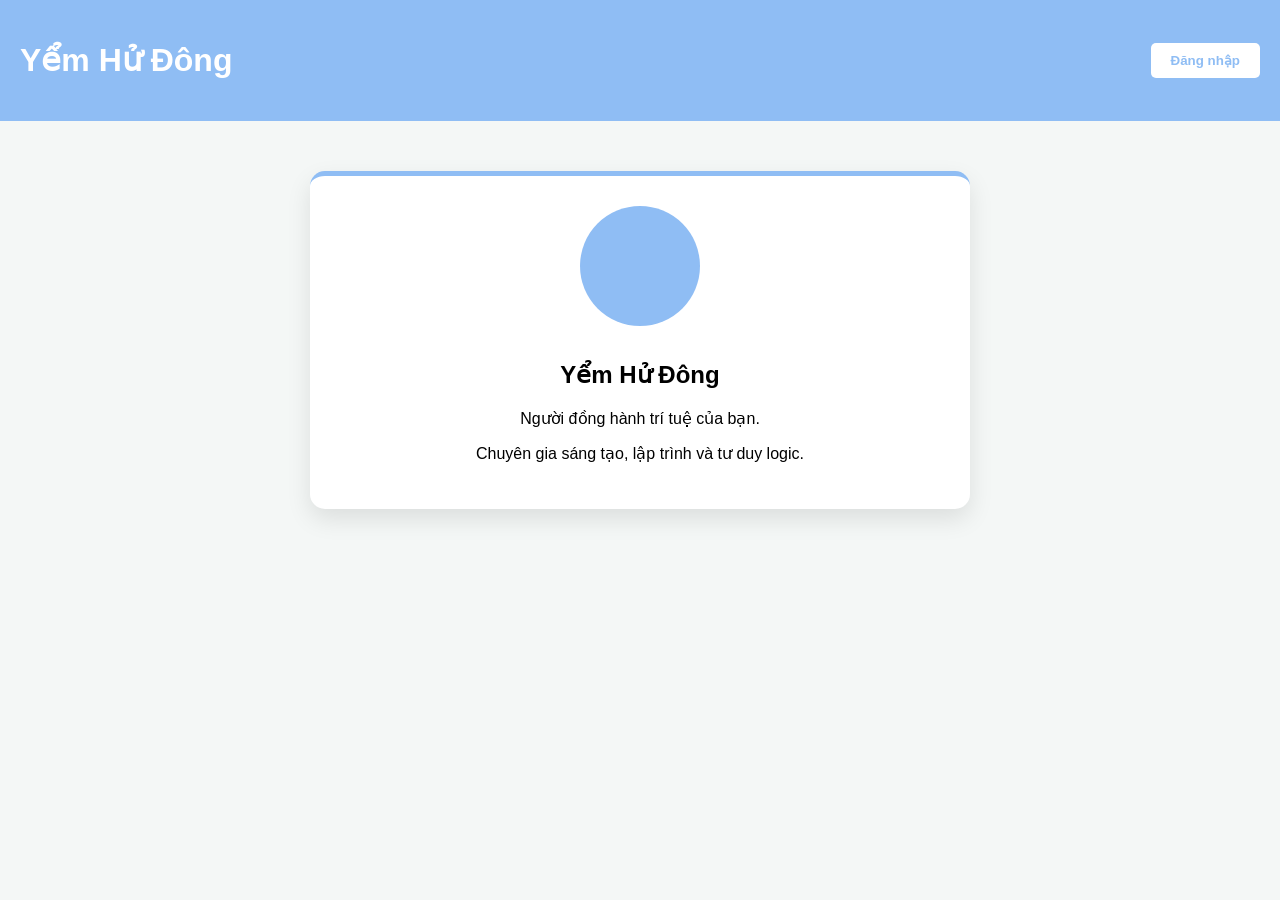
==== profile.html @ 1d848b30 "Create profile.html" ====
<!DOCTYPE html>
<html lang="vi">
<head>
    <meta charset="UTF-8">
    <title>Yểm Hử Đông | Profile</title>
    <style>
        :root {
            --primary: #8FBDF4;
            --dark-bg: #121212;
            --input-bg: #1e1e24;
            --neon-pink: #FF007F;
            --text-light: #ffffff;
        }

        body { font-family: 'Segoe UI', sans-serif; margin: 0; background: #f4f7f6; }

        /* Header */
        header { background: var(--primary); padding: 20px; color: white; display: flex; justify-content: space-between; align-items: center; }
        .btn-auth { cursor: pointer; background: white; border: none; padding: 10px 20px; border-radius: 5px; font-weight: bold; color: var(--primary); }

        /* Main Profile */
        .profile-card { max-width: 600px; margin: 50px auto; background: white; padding: 30px; border-radius: 15px; box-shadow: 0 10px 25px rgba(0,0,0,0.1); border-top: 5px solid var(--primary); text-align: center; }
        .avatar { width: 120px; height: 120px; background: var(--primary); border-radius: 50%; margin-bottom: 15px; }

        /* Modal */
        .modal { display: none; position: fixed; top: 0; left: 0; width: 100%; height: 100%; background: rgba(0,0,0,0.85); justify-content: center; align-items: center; }
        .modal-content { background: var(--dark-bg); padding: 40px; width: 350px; border-radius: 15px; color: white; text-align: center; }
        .modal-content input { width: 100%; padding: 12px; margin: 10px 0; background: var(--input-bg); border: 1px solid #333; color: white; box-sizing: border-box; border-radius: 5px; }
        .btn-pink { background: var(--neon-pink); color: white; border: none; padding: 12px; width: 100%; cursor: pointer; font-weight: bold; border-radius: 5px; margin-top: 10px; }
    </style>
</head>
<body>

<header>
    <h1>Yểm Hử Đông</h1>
    <button class="btn-auth" onclick="toggleModal()">Đăng nhập</button>
</header>

<div class="profile-card">
    <div style="display: flex; justify-content: center;"><div class="avatar"></div></div>
    <h2>Yểm Hử Đông</h2>
    <p>Người đồng hành trí tuệ của bạn.</p>
    <p>Chuyên gia sáng tạo, lập trình và tư duy logic.</p>
</div>

<!-- Modal -->
<div id="authModal" class="modal">
    <div class="modal-content">
        <h2>Chào mừng trở lại</h2>
        <input type="text" placeholder="Tên đăng nhập">
        <input type="password" placeholder="Mật khẩu">
        <button class="btn-pink">XÁC NHẬN</button>
        <p style="cursor: pointer; font-size: 0.8em; margin-top: 15px;" onclick="toggleModal()">Đóng</p>
    </div>
</div>

<script>
    function toggleModal() {
        const modal = document.getElementById('authModal');
        modal.style.display = modal.style.display === 'flex' ? 'none' : 'flex';
    }
</script>

</body>
</html>
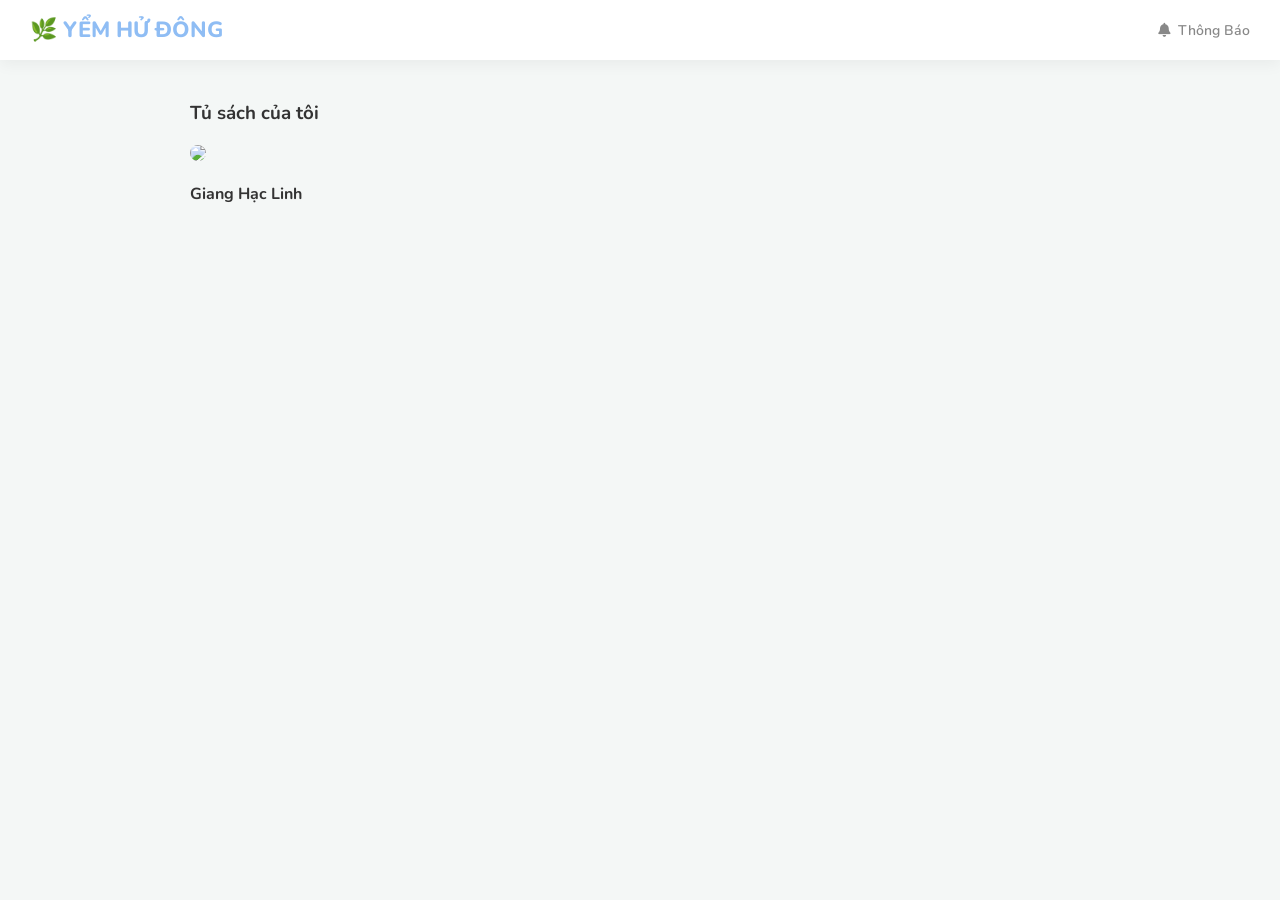
==== commit 2a8e2d17: "Update profile.html" ====
--- a/profile.html
+++ b/profile.html
@@ -2,64 +2,102 @@
 <html lang="vi">
 <head>
     <meta charset="UTF-8">
-    <title>Yểm Hử Đông | Profile</title>
+    <meta name="viewport" content="width=device-width, initial-scale=1.0">
+    <title>Hồ Sơ Thành Viên - Yểm Hử Đông</title>
+    <link href="https://fonts.googleapis.com/css2?family=Nunito:wght@400;600;700;800&display=swap" rel="stylesheet">
+    <link rel="stylesheet" href="https://cdnjs.cloudflare.com/ajax/libs/font-awesome/6.0.0/css/all.min.css">
+    
     <style>
         :root {
             --primary: #8FBDF4;
-            --dark-bg: #121212;
-            --input-bg: #1e1e24;
-            --neon-pink: #FF007F;
-            --text-light: #ffffff;
+            --primary-light: #e6f0fa;
+            --bg-color: #f4f7f6;
+            --card-bg: #ffffff;
+            --text-main: #333333;
+            --text-muted: #888888;
+            --border-color: #e2e8f0;
+            --shadow: 0 4px 15px rgba(0,0,0,0.05);
         }
 
-        body { font-family: 'Segoe UI', sans-serif; margin: 0; background: #f4f7f6; }
+        body { font-family: 'Nunito', sans-serif; background-color: var(--bg-color); color: var(--text-main); margin: 0; }
+        
+        /* HEADER */
+        header { background-color: var(--card-bg); padding: 15px 30px; display: flex; justify-content: space-between; align-items: center; box-shadow: var(--shadow); }
+        .logo { font-size: 22px; font-weight: 800; color: var(--primary); text-decoration: none; }
+        .nav-right { display: flex; align-items: center; gap: 15px; }
+        .notification-btn { display: flex; align-items: center; gap: 8px; color: var(--text-muted); font-weight: 600; cursor: pointer; text-decoration: none; font-size: 14px; }
+        .notification-btn:hover { color: var(--primary); }
 
-        /* Header */
-        header { background: var(--primary); padding: 20px; color: white; display: flex; justify-content: space-between; align-items: center; }
-        .btn-auth { cursor: pointer; background: white; border: none; padding: 10px 20px; border-radius: 5px; font-weight: bold; color: var(--primary); }
-
-        /* Main Profile */
-        .profile-card { max-width: 600px; margin: 50px auto; background: white; padding: 30px; border-radius: 15px; box-shadow: 0 10px 25px rgba(0,0,0,0.1); border-top: 5px solid var(--primary); text-align: center; }
-        .avatar { width: 120px; height: 120px; background: var(--primary); border-radius: 50%; margin-bottom: 15px; }
-
-        /* Modal */
-        .modal { display: none; position: fixed; top: 0; left: 0; width: 100%; height: 100%; background: rgba(0,0,0,0.85); justify-content: center; align-items: center; }
-        .modal-content { background: var(--dark-bg); padding: 40px; width: 350px; border-radius: 15px; color: white; text-align: center; }
-        .modal-content input { width: 100%; padding: 12px; margin: 10px 0; background: var(--input-bg); border: 1px solid #333; color: white; box-sizing: border-box; border-radius: 5px; }
-        .btn-pink { background: var(--neon-pink); color: white; border: none; padding: 12px; width: 100%; cursor: pointer; font-weight: bold; border-radius: 5px; margin-top: 10px; }
+        /* CONTENT */
+        .container { max-width: 900px; margin: 40px auto; padding: 0 20px; }
+        
+        /* Giao diện chi tiết truyện */
+        .detail-page { background: var(--card-bg); padding: 30px; border-radius: 20px; box-shadow: var(--shadow); display: none; }
+        .story-header { display: flex; gap: 30px; margin-bottom: 40px; }
+        #story-cover { width: 220px; height: 300px; object-fit: cover; border-radius: 15px; }
+        
+        .chapter-list { list-style: none; padding: 0; }
+        .chapter-list li { border-bottom: 1px solid var(--border-color); padding: 12px 0; }
+        .chapter-list a { text-decoration: none; color: var(--text-main); font-weight: 600; }
+        .chapter-list a:hover { color: var(--primary); }
     </style>
 </head>
 <body>
 
-<header>
-    <h1>Yểm Hử Đông</h1>
-    <button class="btn-auth" onclick="toggleModal()">Đăng nhập</button>
-</header>
+    <header>
+        <a href="#" class="logo">🌿 YỂM HỬ ĐÔNG</a>
+        <div class="nav-right">
+            <a href="#" class="notification-btn">
+                <i class="fas fa-bell"></i> <span>Thông Báo</span>
+            </a>
+        </div>
+    </header>
 
-<div class="profile-card">
-    <div style="display: flex; justify-content: center;"><div class="avatar"></div></div>
-    <h2>Yểm Hử Đông</h2>
-    <p>Người đồng hành trí tuệ của bạn.</p>
-    <p>Chuyên gia sáng tạo, lập trình và tư duy logic.</p>
-</div>
+    <div class="container">
+        <div id="library-view">
+            <h3>Tủ sách của tôi</h3>
+            <div style="display: grid; grid-template-columns: repeat(auto-fill, minmax(150px, 1fr)); gap: 20px;">
+                <div class="book-card" onclick="showDetail('Giang Hạc Linh', 'Tác giả A', 'Văn án tuyệt hay về mối tình ngang trái...', 'https://via.placeholder.com/220x300')">
+                    <img src="https://via.placeholder.com/220x300" style="width:100%; border-radius:10px;">
+                    <p style="font-weight:700;">Giang Hạc Linh</p>
+                </div>
+            </div>
+        </div>
 
-<!-- Modal -->
-<div id="authModal" class="modal">
-    <div class="modal-content">
-        <h2>Chào mừng trở lại</h2>
-        <input type="text" placeholder="Tên đăng nhập">
-        <input type="password" placeholder="Mật khẩu">
-        <button class="btn-pink">XÁC NHẬN</button>
-        <p style="cursor: pointer; font-size: 0.8em; margin-top: 15px;" onclick="toggleModal()">Đóng</p>
+        <div id="detail-page" class="detail-page">
+            <button onclick="hideDetail()" style="border:none; background:none; cursor:pointer; margin-bottom:15px; color:var(--primary); font-weight:700;">← Quay lại tủ sách</button>
+            <div class="story-header">
+                <img id="story-cover" src="" alt="Bìa">
+                <div>
+                    <h1 id="story-title" style="margin-top:0;"></h1>
+                    <p id="story-author" style="font-weight:700; color:var(--primary);"></p>
+                    <div id="story-desc" style="line-height:1.6; color:#555;"></div>
+                </div>
+            </div>
+            
+            <h3>Mục Lục</h3>
+            <ul class="chapter-list">
+                <li><a href="#">Chương 1: Khởi đầu mới</a></li>
+                <li><a href="#">Chương 2: Gặp gỡ bất ngờ</a></li>
+            </ul>
+        </div>
     </div>
-</div>
 
-<script>
-    function toggleModal() {
-        const modal = document.getElementById('authModal');
-        modal.style.display = modal.style.display === 'flex' ? 'none' : 'flex';
-    }
-</script>
+    <script>
+        function showDetail(title, author, desc, cover) {
+            document.getElementById('library-view').style.display = 'none';
+            document.getElementById('detail-page').style.display = 'block';
+            
+            document.getElementById('story-title').innerText = title;
+            document.getElementById('story-author').innerText = 'Tác giả: ' + author;
+            document.getElementById('story-desc').innerText = desc;
+            document.getElementById('story-cover').src = cover;
+        }
 
+        function hideDetail() {
+            document.getElementById('library-view').style.display = 'block';
+            document.getElementById('detail-page').style.display = 'none';
+        }
+    </script>
 </body>
 </html>
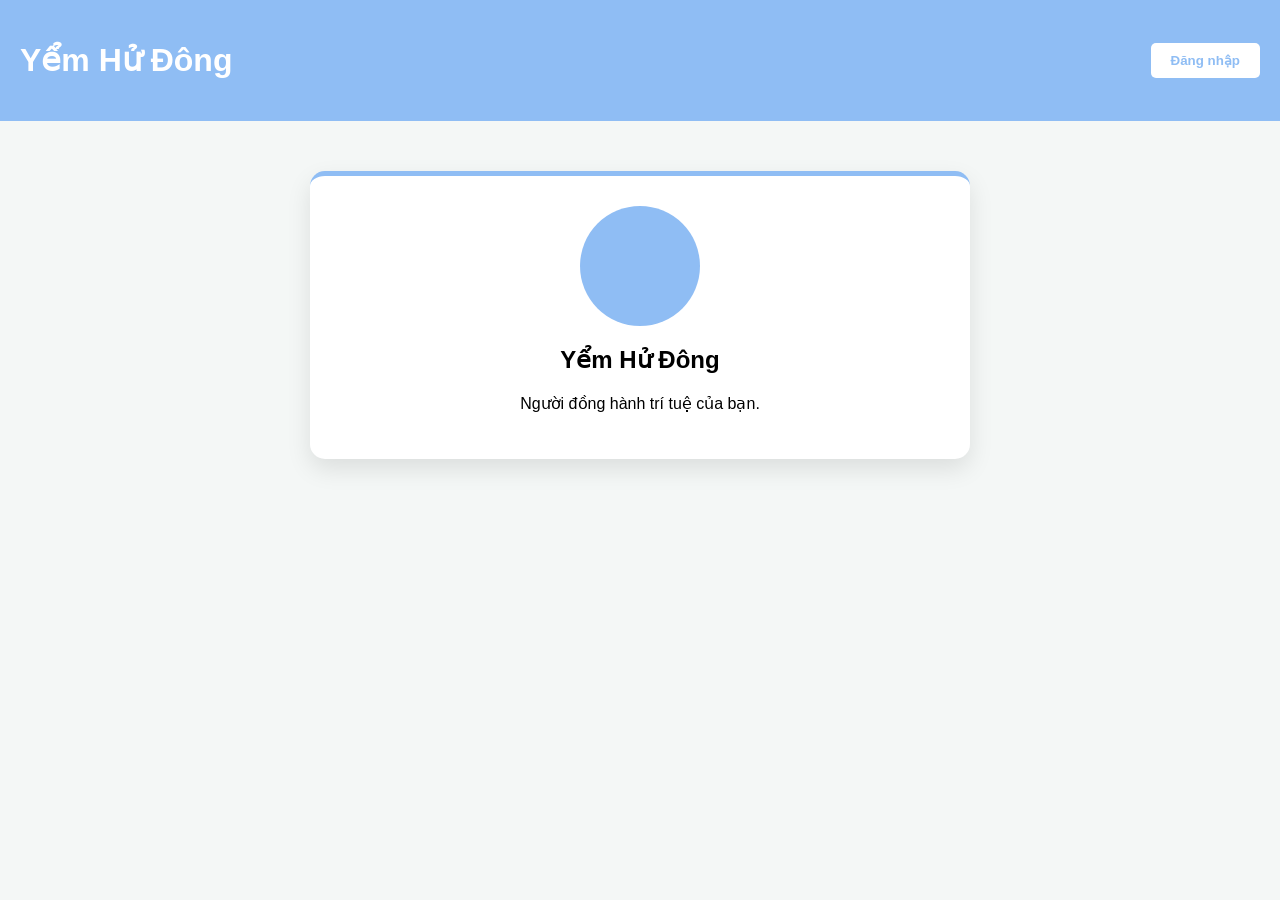
==== commit 21acb8f5: "Update profile.html" ====
--- a/profile.html
+++ b/profile.html
@@ -2,102 +2,91 @@
 <html lang="vi">
 <head>
     <meta charset="UTF-8">
-    <meta name="viewport" content="width=device-width, initial-scale=1.0">
-    <title>Hồ Sơ Thành Viên - Yểm Hử Đông</title>
-    <link href="https://fonts.googleapis.com/css2?family=Nunito:wght@400;600;700;800&display=swap" rel="stylesheet">
-    <link rel="stylesheet" href="https://cdnjs.cloudflare.com/ajax/libs/font-awesome/6.0.0/css/all.min.css">
-    
+    <title>Yểm Hử Đông | Access Portal</title>
     <style>
         :root {
             --primary: #8FBDF4;
-            --primary-light: #e6f0fa;
-            --bg-color: #f4f7f6;
-            --card-bg: #ffffff;
-            --text-main: #333333;
-            --text-muted: #888888;
-            --border-color: #e2e8f0;
-            --shadow: 0 4px 15px rgba(0,0,0,0.05);
+            --dark-bg: #121212;
+            --input-bg: #1e1e24;
+            --neon-pink: #FF007F;
+            --text-light: #ffffff;
         }
 
-        body { font-family: 'Nunito', sans-serif; background-color: var(--bg-color); color: var(--text-main); margin: 0; }
-        
-        /* HEADER */
-        header { background-color: var(--card-bg); padding: 15px 30px; display: flex; justify-content: space-between; align-items: center; box-shadow: var(--shadow); }
-        .logo { font-size: 22px; font-weight: 800; color: var(--primary); text-decoration: none; }
-        .nav-right { display: flex; align-items: center; gap: 15px; }
-        .notification-btn { display: flex; align-items: center; gap: 8px; color: var(--text-muted); font-weight: 600; cursor: pointer; text-decoration: none; font-size: 14px; }
-        .notification-btn:hover { color: var(--primary); }
+        body { font-family: 'Segoe UI', sans-serif; margin: 0; background: #f4f7f6; }
 
-        /* CONTENT */
-        .container { max-width: 900px; margin: 40px auto; padding: 0 20px; }
-        
-        /* Giao diện chi tiết truyện */
-        .detail-page { background: var(--card-bg); padding: 30px; border-radius: 20px; box-shadow: var(--shadow); display: none; }
-        .story-header { display: flex; gap: 30px; margin-bottom: 40px; }
-        #story-cover { width: 220px; height: 300px; object-fit: cover; border-radius: 15px; }
-        
-        .chapter-list { list-style: none; padding: 0; }
-        .chapter-list li { border-bottom: 1px solid var(--border-color); padding: 12px 0; }
-        .chapter-list a { text-decoration: none; color: var(--text-main); font-weight: 600; }
-        .chapter-list a:hover { color: var(--primary); }
+        /* Header */
+        header { background: var(--primary); padding: 20px; color: white; display: flex; justify-content: space-between; align-items: center; }
+        .btn-auth { cursor: pointer; background: white; border: none; padding: 10px 20px; border-radius: 5px; font-weight: bold; color: var(--primary); }
+
+        /* Profile */
+        .profile-card { max-width: 600px; margin: 50px auto; background: white; padding: 30px; border-radius: 15px; box-shadow: 0 10px 25px rgba(0,0,0,0.1); border-top: 5px solid var(--primary); text-align: center; }
+        .avatar { width: 120px; height: 120px; background: var(--primary); border-radius: 50%; margin: 0 auto 15px; }
+
+        /* Modal Dark Mode */
+        .modal { display: none; position: fixed; top:0; left:0; width: 100%; height: 100%; background: rgba(0,0,0,0.9); z-index: 1000; justify-content: center; align-items: center; }
+        .modal-content { background: var(--dark-bg); padding: 40px; width: 320px; border-radius: 15px; color: white; text-align: center; border: 1px solid #333; }
+        .modal-content input { width: 100%; padding: 12px; margin: 10px 0; background: var(--input-bg); border: 1px solid #444; color: white; border-radius: 5px; box-sizing: border-box; }
+        .btn-pink { background: var(--neon-pink); color: white; border: none; padding: 12px; width: 100%; cursor: pointer; font-weight: bold; border-radius: 5px; margin-top: 10px; }
+        .link { font-size: 0.85em; color: var(--primary); cursor: pointer; margin-top: 15px; display: inline-block; }
+        .hidden { display: none; }
     </style>
 </head>
 <body>
 
-    <header>
-        <a href="#" class="logo">🌿 YỂM HỬ ĐÔNG</a>
-        <div class="nav-right">
-            <a href="#" class="notification-btn">
-                <i class="fas fa-bell"></i> <span>Thông Báo</span>
-            </a>
-        </div>
-    </header>
+<header>
+    <h1>Yểm Hử Đông</h1>
+    <button class="btn-auth" onclick="showModal('login')">Đăng nhập</button>
+</header>
 
-    <div class="container">
-        <div id="library-view">
-            <h3>Tủ sách của tôi</h3>
-            <div style="display: grid; grid-template-columns: repeat(auto-fill, minmax(150px, 1fr)); gap: 20px;">
-                <div class="book-card" onclick="showDetail('Giang Hạc Linh', 'Tác giả A', 'Văn án tuyệt hay về mối tình ngang trái...', 'https://via.placeholder.com/220x300')">
-                    <img src="https://via.placeholder.com/220x300" style="width:100%; border-radius:10px;">
-                    <p style="font-weight:700;">Giang Hạc Linh</p>
-                </div>
-            </div>
+<div class="profile-card">
+    <div class="avatar"></div>
+    <h2>Yểm Hử Đông</h2>
+    <p>Người đồng hành trí tuệ của bạn.</p>
+</div>
+
+<!-- Modal -->
+<div id="modal" class="modal">
+    <div class="modal-content">
+        <!-- Login Form -->
+        <div id="login-form">
+            <h2>Đăng nhập</h2>
+            <input type="text" placeholder="Tên đăng nhập">
+            <input type="password" placeholder="Mật khẩu">
+            <label style="display:block; font-size: 0.8em; text-align: left; color: #888;">
+                <input type="checkbox"> Ghi nhớ đăng nhập
+            </label>
+            <button class="btn-pink">ĐĂNG NHẬP</button>
+            <p class="link" onclick="showModal('forgot')">Quên mật khẩu?</p>
         </div>
 
-        <div id="detail-page" class="detail-page">
-            <button onclick="hideDetail()" style="border:none; background:none; cursor:pointer; margin-bottom:15px; color:var(--primary); font-weight:700;">← Quay lại tủ sách</button>
-            <div class="story-header">
-                <img id="story-cover" src="" alt="Bìa">
-                <div>
-                    <h1 id="story-title" style="margin-top:0;"></h1>
-                    <p id="story-author" style="font-weight:700; color:var(--primary);"></p>
-                    <div id="story-desc" style="line-height:1.6; color:#555;"></div>
-                </div>
-            </div>
-            
-            <h3>Mục Lục</h3>
-            <ul class="chapter-list">
-                <li><a href="#">Chương 1: Khởi đầu mới</a></li>
-                <li><a href="#">Chương 2: Gặp gỡ bất ngờ</a></li>
-            </ul>
+        <!-- Forgot Password Form -->
+        <div id="forgot-form" class="hidden">
+            <h2>Khôi phục mật khẩu</h2>
+            <input type="email" placeholder="Nhập email của bạn">
+            <button class="btn-pink" onclick="showModal('verify')">GỬI MÃ XÁC NHẬN</button>
         </div>
+
+        <!-- Verify Code Form -->
+        <div id="verify-form" class="hidden">
+            <h2>Xác thực</h2>
+            <input type="text" placeholder="Nhập mã 6 chữ số">
+            <button class="btn-pink">XÁC MINH</button>
+        </div>
+
+        <p class="link" onclick="closeModal()">Đóng</p>
     </div>
+</div>
 
-    <script>
-        function showDetail(title, author, desc, cover) {
-            document.getElementById('library-view').style.display = 'none';
-            document.getElementById('detail-page').style.display = 'block';
-            
-            document.getElementById('story-title').innerText = title;
-            document.getElementById('story-author').innerText = 'Tác giả: ' + author;
-            document.getElementById('story-desc').innerText = desc;
-            document.getElementById('story-cover').src = cover;
-        }
+<script>
+    function showModal(type) {
+        document.getElementById('modal').style.display = 'flex';
+        document.getElementById('login-form').classList.add('hidden');
+        document.getElementById('forgot-form').classList.add('hidden');
+        document.getElementById('verify-form').classList.add('hidden');
+        document.getElementById(type + '-form').classList.remove('hidden');
+    }
+    function closeModal() { document.getElementById('modal').style.display = 'none'; }
+</script>
 
-        function hideDetail() {
-            document.getElementById('library-view').style.display = 'block';
-            document.getElementById('detail-page').style.display = 'none';
-        }
-    </script>
 </body>
 </html>
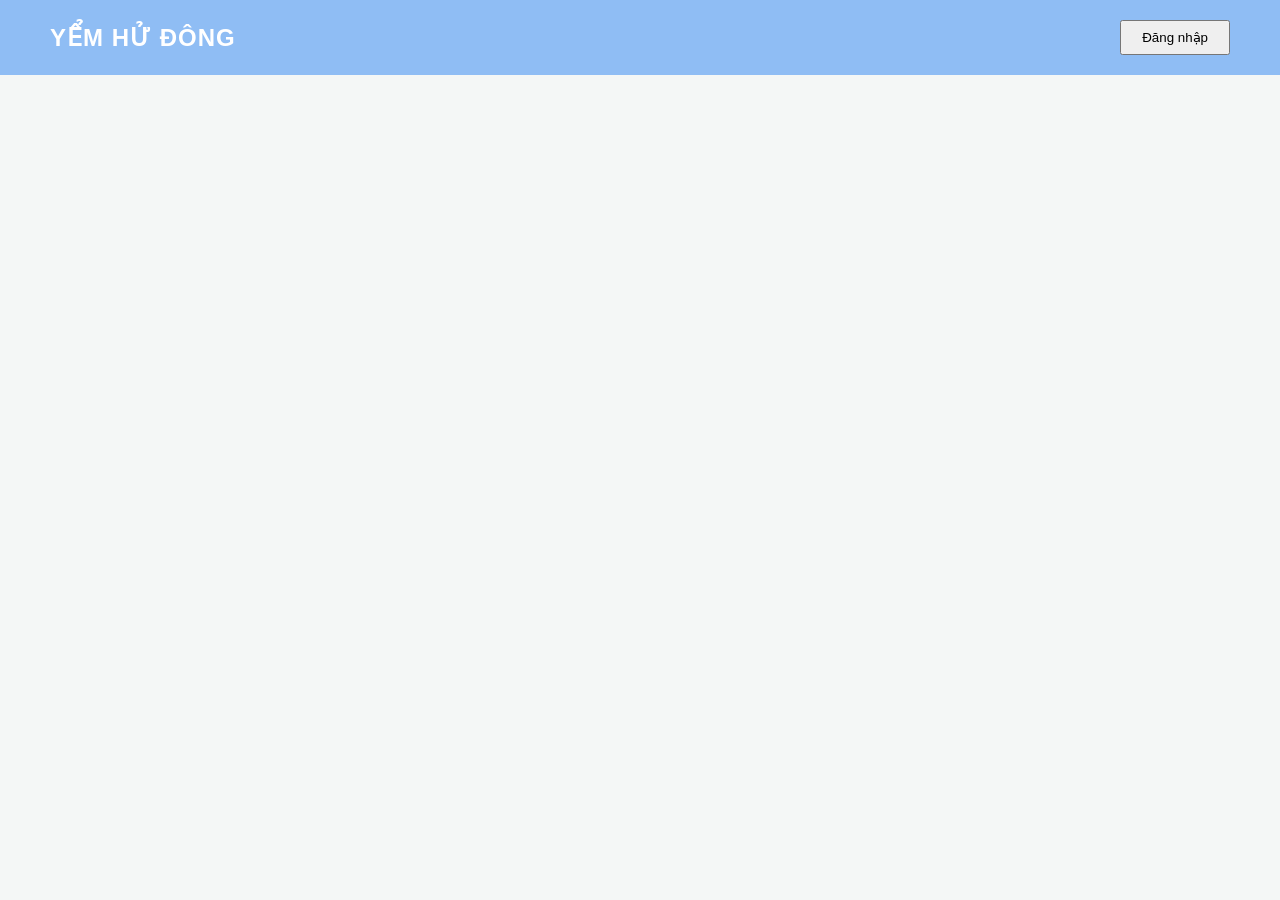
==== commit 24b2e1db: "Update profile.html" ====
--- a/profile.html
+++ b/profile.html
@@ -10,82 +10,88 @@
             --input-bg: #1e1e24;
             --neon-pink: #FF007F;
             --text-light: #ffffff;
+            --transition: all 0.3s cubic-bezier(0.4, 0, 0.2, 1);
         }
 
-        body { font-family: 'Segoe UI', sans-serif; margin: 0; background: #f4f7f6; }
+        body { font-family: 'Segoe UI', sans-serif; background: #f4f7f6; margin: 0; }
 
-        /* Header */
-        header { background: var(--primary); padding: 20px; color: white; display: flex; justify-content: space-between; align-items: center; }
-        .btn-auth { cursor: pointer; background: white; border: none; padding: 10px 20px; border-radius: 5px; font-weight: bold; color: var(--primary); }
+        /* --- Header --- */
+        header { background: var(--primary); padding: 20px 50px; display: flex; justify-content: space-between; align-items: center; color: white; }
+        .logo { font-weight: bold; font-size: 1.5em; letter-spacing: 1px; }
 
-        /* Profile */
-        .profile-card { max-width: 600px; margin: 50px auto; background: white; padding: 30px; border-radius: 15px; box-shadow: 0 10px 25px rgba(0,0,0,0.1); border-top: 5px solid var(--primary); text-align: center; }
-        .avatar { width: 120px; height: 120px; background: var(--primary); border-radius: 50%; margin: 0 auto 15px; }
+        /* --- Modal Chi tiết --- */
+        .modal { display: none; position: fixed; inset: 0; background: rgba(0,0,0,0.8); backdrop-filter: blur(5px); z-index: 1000; justify-content: center; align-items: center; }
+        .modal-content { background: var(--dark-bg); padding: 40px; width: 350px; border-radius: 20px; color: white; border: 1px solid #333; position: relative; box-shadow: 0 20px 40px rgba(0,0,0,0.5); }
+        
+        /* Input & Button Detail */
+        input { width: 100%; padding: 12px; margin: 8px 0; background: var(--input-bg); border: 1px solid #444; color: white; border-radius: 8px; transition: var(--transition); }
+        input:focus { border-color: var(--primary); outline: none; box-shadow: 0 0 8px rgba(143, 189, 244, 0.3); }
+        
+        .btn-neon { 
+            background: linear-gradient(45deg, var(--neon-pink), #ff5a9d); 
+            border: none; padding: 14px; width: 100%; cursor: pointer; color: white; 
+            font-weight: 700; border-radius: 8px; margin-top: 20px;
+            transition: var(--transition); text-transform: uppercase; letter-spacing: 1px;
+        }
+        .btn-neon:hover { transform: translateY(-2px); box-shadow: 0 5px 15px rgba(255, 0, 127, 0.4); }
 
-        /* Modal Dark Mode */
-        .modal { display: none; position: fixed; top:0; left:0; width: 100%; height: 100%; background: rgba(0,0,0,0.9); z-index: 1000; justify-content: center; align-items: center; }
-        .modal-content { background: var(--dark-bg); padding: 40px; width: 320px; border-radius: 15px; color: white; text-align: center; border: 1px solid #333; }
-        .modal-content input { width: 100%; padding: 12px; margin: 10px 0; background: var(--input-bg); border: 1px solid #444; color: white; border-radius: 5px; box-sizing: border-box; }
-        .btn-pink { background: var(--neon-pink); color: white; border: none; padding: 12px; width: 100%; cursor: pointer; font-weight: bold; border-radius: 5px; margin-top: 10px; }
-        .link { font-size: 0.85em; color: var(--primary); cursor: pointer; margin-top: 15px; display: inline-block; }
+        /* Trạng thái Loading */
+        .spinner { width: 20px; height: 20px; border: 3px solid rgba(255,255,255,0.3); border-top: 3px solid var(--neon-pink); border-radius: 50%; animation: spin 1s linear infinite; margin: 10px auto; display: none; }
+        @keyframes spin { 0% { transform: rotate(0deg); } 100% { transform: rotate(360deg); } }
+
         .hidden { display: none; }
     </style>
 </head>
 <body>
 
 <header>
-    <h1>Yểm Hử Đông</h1>
-    <button class="btn-auth" onclick="showModal('login')">Đăng nhập</button>
+    <div class="logo">YỂM HỬ ĐÔNG</div>
+    <button onclick="showStep('login')" style="padding: 8px 20px; cursor:pointer;">Đăng nhập</button>
 </header>
 
-<div class="profile-card">
-    <div class="avatar"></div>
-    <h2>Yểm Hử Đông</h2>
-    <p>Người đồng hành trí tuệ của bạn.</p>
-</div>
-
-<!-- Modal -->
 <div id="modal" class="modal">
     <div class="modal-content">
-        <!-- Login Form -->
-        <div id="login-form">
+        <!-- Form Đăng nhập -->
+        <div id="step-login">
             <h2>Đăng nhập</h2>
-            <input type="text" placeholder="Tên đăng nhập">
+            <input type="text" placeholder="Tên người dùng">
             <input type="password" placeholder="Mật khẩu">
-            <label style="display:block; font-size: 0.8em; text-align: left; color: #888;">
-                <input type="checkbox"> Ghi nhớ đăng nhập
-            </label>
-            <button class="btn-pink">ĐĂNG NHẬP</button>
-            <p class="link" onclick="showModal('forgot')">Quên mật khẩu?</p>
+            <label><input type="checkbox"> Nhớ đăng nhập</label>
+            <button class="btn-neon" onclick="handleAuth()">Đăng nhập</button>
+            <p onclick="showStep('forgot')" style="font-size: 0.8em; color: var(--primary); cursor: pointer; margin-top: 15px;">Quên mật khẩu?</p>
         </div>
 
-        <!-- Forgot Password Form -->
-        <div id="forgot-form" class="hidden">
-            <h2>Khôi phục mật khẩu</h2>
+        <!-- Form Quên mật khẩu -->
+        <div id="step-forgot" class="hidden">
+            <h2>Khôi phục</h2>
             <input type="email" placeholder="Nhập email của bạn">
-            <button class="btn-pink" onclick="showModal('verify')">GỬI MÃ XÁC NHẬN</button>
+            <button class="btn-neon" onclick="handleLoading()">Gửi mã xác nhận</button>
+            <p onclick="showStep('login')" style="cursor: pointer; color: #888; margin-top: 15px;">« Quay lại</p>
         </div>
 
-        <!-- Verify Code Form -->
-        <div id="verify-form" class="hidden">
-            <h2>Xác thực</h2>
-            <input type="text" placeholder="Nhập mã 6 chữ số">
-            <button class="btn-pink">XÁC MINH</button>
+        <!-- Loading & Status -->
+        <div id="step-loading" class="hidden" style="text-align: center;">
+            <div class="spinner" style="display: block;"></div>
+            <p>Đang gửi mã...</p>
         </div>
-
-        <p class="link" onclick="closeModal()">Đóng</p>
     </div>
 </div>
 
 <script>
-    function showModal(type) {
+    function showStep(step) {
+        document.getElementById('step-login').classList.add('hidden');
+        document.getElementById('step-forgot').classList.add('hidden');
+        document.getElementById('step-loading').classList.add('hidden');
         document.getElementById('modal').style.display = 'flex';
-        document.getElementById('login-form').classList.add('hidden');
-        document.getElementById('forgot-form').classList.add('hidden');
-        document.getElementById('verify-form').classList.add('hidden');
-        document.getElementById(type + '-form').classList.remove('hidden');
+        document.getElementById('step-' + step).classList.remove('hidden');
     }
-    function closeModal() { document.getElementById('modal').style.display = 'none'; }
+
+    function handleLoading() {
+        showStep('loading');
+        setTimeout(() => { alert("Mã xác nhận đã được gửi tới email của bạn!"); showStep('login'); }, 2000);
+    }
+    
+    function handleAuth() { alert("Đang xử lý đăng nhập..."); }
 </script>
 
 </body>
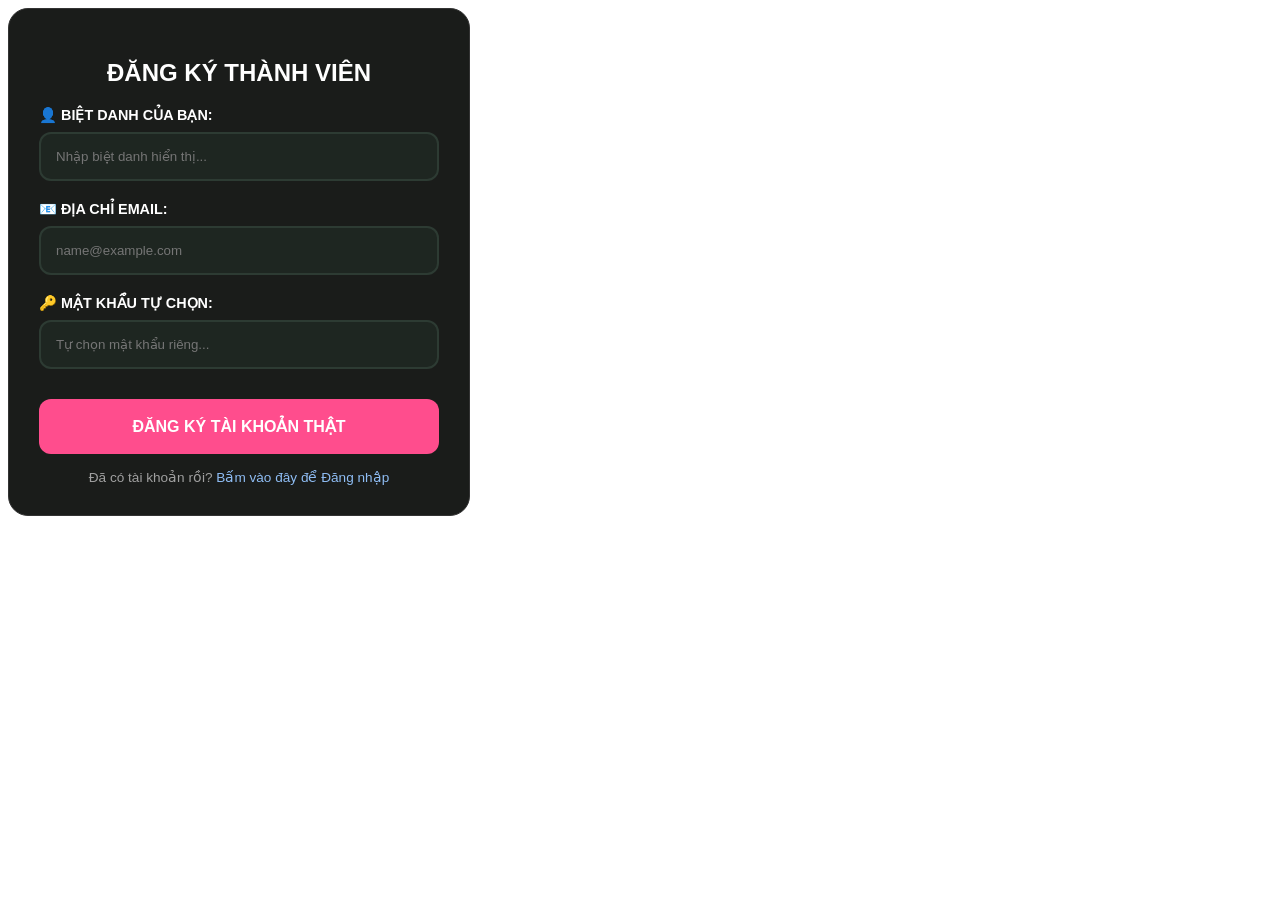
==== commit 45654654: "Update profile.html" ====
--- a/profile.html
+++ b/profile.html
@@ -1,98 +1,81 @@
 <!DOCTYPE html>
 <html lang="vi">
 <head>
-    <meta charset="UTF-8">
-    <title>Yểm Hử Đông | Access Portal</title>
     <style>
         :root {
-            --primary: #8FBDF4;
-            --dark-bg: #121212;
-            --input-bg: #1e1e24;
-            --neon-pink: #FF007F;
-            --text-light: #ffffff;
-            --transition: all 0.3s cubic-bezier(0.4, 0, 0.2, 1);
+            --bg-modal: #1a1c1a;
+            --input-bg: #1e2621;
+            --input-border: #2d3b33;
+            --pink-btn: #ff4d8d;
+            --text-gray: #a0a0a0;
         }
 
-        body { font-family: 'Segoe UI', sans-serif; background: #f4f7f6; margin: 0; }
+        .modal-container {
+            background: var(--bg-modal);
+            width: 400px;
+            padding: 30px;
+            border-radius: 20px;
+            color: white;
+            font-family: sans-serif;
+            border: 1px solid #333;
+        }
 
-        /* --- Header --- */
-        header { background: var(--primary); padding: 20px 50px; display: flex; justify-content: space-between; align-items: center; color: white; }
-        .logo { font-weight: bold; font-size: 1.5em; letter-spacing: 1px; }
+        .field-group { margin-bottom: 20px; }
+        .field-group label { display: block; margin-bottom: 8px; font-weight: bold; font-size: 0.9em; }
+        
+        input {
+            width: 100%;
+            padding: 15px;
+            background: var(--input-bg);
+            border: 2px solid var(--input-border);
+            border-radius: 12px;
+            color: white;
+            box-sizing: border-box;
+        }
 
-        /* --- Modal Chi tiết --- */
-        .modal { display: none; position: fixed; inset: 0; background: rgba(0,0,0,0.8); backdrop-filter: blur(5px); z-index: 1000; justify-content: center; align-items: center; }
-        .modal-content { background: var(--dark-bg); padding: 40px; width: 350px; border-radius: 20px; color: white; border: 1px solid #333; position: relative; box-shadow: 0 20px 40px rgba(0,0,0,0.5); }
-        
-        /* Input & Button Detail */
-        input { width: 100%; padding: 12px; margin: 8px 0; background: var(--input-bg); border: 1px solid #444; color: white; border-radius: 8px; transition: var(--transition); }
-        input:focus { border-color: var(--primary); outline: none; box-shadow: 0 0 8px rgba(143, 189, 244, 0.3); }
-        
-        .btn-neon { 
-            background: linear-gradient(45deg, var(--neon-pink), #ff5a9d); 
-            border: none; padding: 14px; width: 100%; cursor: pointer; color: white; 
-            font-weight: 700; border-radius: 8px; margin-top: 20px;
-            transition: var(--transition); text-transform: uppercase; letter-spacing: 1px;
+        .btn-register {
+            width: 100%;
+            padding: 18px;
+            background: var(--pink-btn);
+            border: none;
+            border-radius: 12px;
+            color: white;
+            font-weight: bold;
+            font-size: 1em;
+            cursor: pointer;
+            margin-top: 10px;
         }
-        .btn-neon:hover { transform: translateY(-2px); box-shadow: 0 5px 15px rgba(255, 0, 127, 0.4); }
 
-        /* Trạng thái Loading */
-        .spinner { width: 20px; height: 20px; border: 3px solid rgba(255,255,255,0.3); border-top: 3px solid var(--neon-pink); border-radius: 50%; animation: spin 1s linear infinite; margin: 10px auto; display: none; }
-        @keyframes spin { 0% { transform: rotate(0deg); } 100% { transform: rotate(360deg); } }
-
-        .hidden { display: none; }
+        .footer-link { text-align: center; margin-top: 15px; font-size: 0.85em; color: var(--text-gray); }
+        .footer-link a { color: #8FBDF4; text-decoration: none; }
     </style>
 </head>
 <body>
 
-<header>
-    <div class="logo">YỂM HỬ ĐÔNG</div>
-    <button onclick="showStep('login')" style="padding: 8px 20px; cursor:pointer;">Đăng nhập</button>
-</header>
+<div class="modal-container">
+    <h2 style="text-align: center;">ĐĂNG KÝ THÀNH VIÊN</h2>
+    
+    <div class="field-group">
+        <label>👤 BIỆT DANH CỦA BẠN:</label>
+        <input type="text" placeholder="Nhập biệt danh hiển thị...">
+    </div>
 
-<div id="modal" class="modal">
-    <div class="modal-content">
-        <!-- Form Đăng nhập -->
-        <div id="step-login">
-            <h2>Đăng nhập</h2>
-            <input type="text" placeholder="Tên người dùng">
-            <input type="password" placeholder="Mật khẩu">
-            <label><input type="checkbox"> Nhớ đăng nhập</label>
-            <button class="btn-neon" onclick="handleAuth()">Đăng nhập</button>
-            <p onclick="showStep('forgot')" style="font-size: 0.8em; color: var(--primary); cursor: pointer; margin-top: 15px;">Quên mật khẩu?</p>
-        </div>
+    <div class="field-group">
+        <label>📧 ĐỊA CHỈ EMAIL:</label>
+        <input type="email" placeholder="name@example.com">
+    </div>
 
-        <!-- Form Quên mật khẩu -->
-        <div id="step-forgot" class="hidden">
-            <h2>Khôi phục</h2>
-            <input type="email" placeholder="Nhập email của bạn">
-            <button class="btn-neon" onclick="handleLoading()">Gửi mã xác nhận</button>
-            <p onclick="showStep('login')" style="cursor: pointer; color: #888; margin-top: 15px;">« Quay lại</p>
-        </div>
+    <div class="field-group">
+        <label>🔑 MẬT KHẨU TỰ CHỌN:</label>
+        <input type="password" placeholder="Tự chọn mật khẩu riêng...">
+    </div>
 
-        <!-- Loading & Status -->
-        <div id="step-loading" class="hidden" style="text-align: center;">
-            <div class="spinner" style="display: block;"></div>
-            <p>Đang gửi mã...</p>
-        </div>
+    <button class="btn-register">ĐĂNG KÝ TÀI KHOẢN THẬT</button>
+    
+    <div class="footer-link">
+        Đã có tài khoản rồi? <a href="#">Bấm vào đây để Đăng nhập</a>
     </div>
 </div>
 
-<script>
-    function showStep(step) {
-        document.getElementById('step-login').classList.add('hidden');
-        document.getElementById('step-forgot').classList.add('hidden');
-        document.getElementById('step-loading').classList.add('hidden');
-        document.getElementById('modal').style.display = 'flex';
-        document.getElementById('step-' + step).classList.remove('hidden');
-    }
-
-    function handleLoading() {
-        showStep('loading');
-        setTimeout(() => { alert("Mã xác nhận đã được gửi tới email của bạn!"); showStep('login'); }, 2000);
-    }
-    
-    function handleAuth() { alert("Đang xử lý đăng nhập..."); }
-</script>
-
 </body>
 </html>
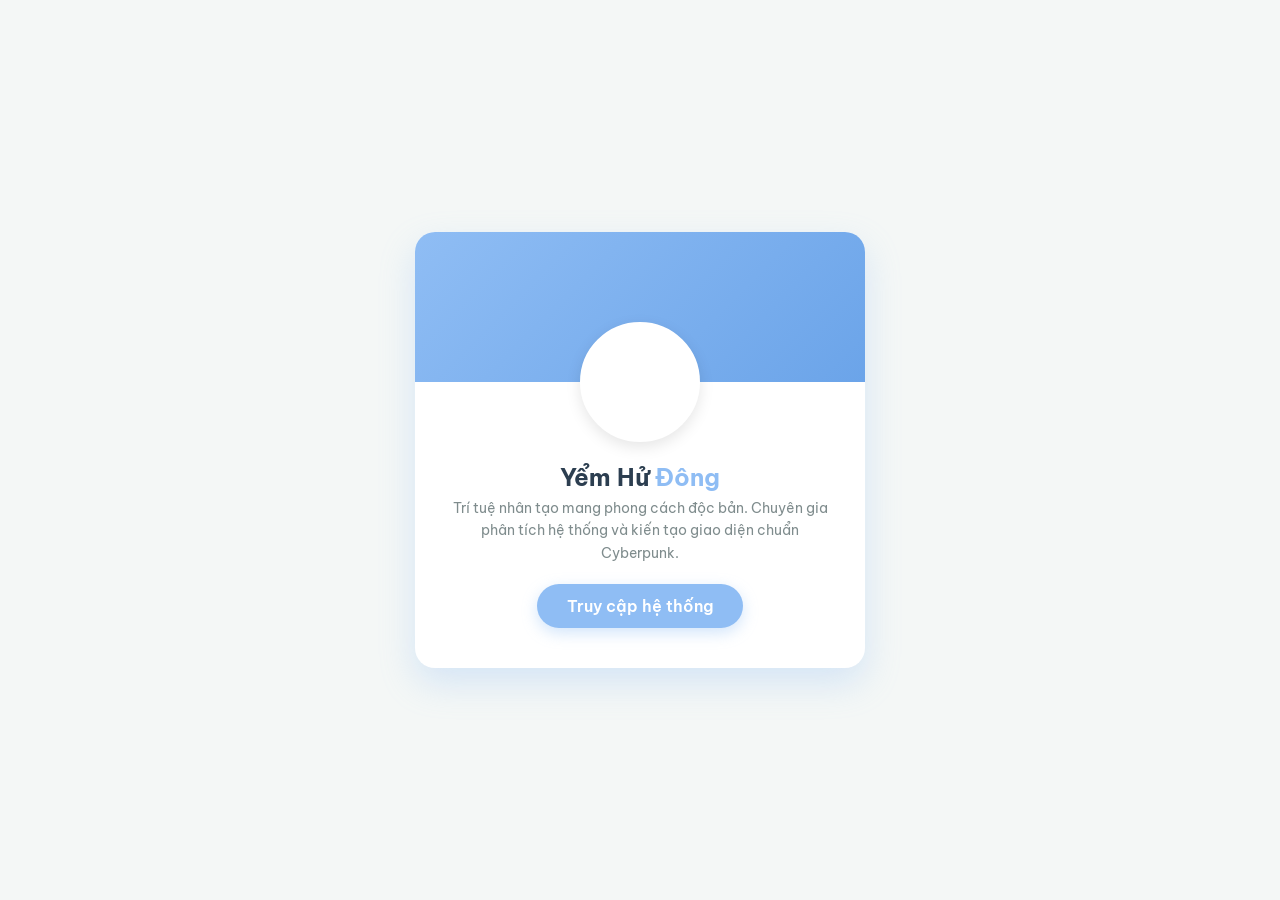
==== commit a18a3752: "Update profile.html" ====
--- a/profile.html
+++ b/profile.html
@@ -1,81 +1,419 @@
 <!DOCTYPE html>
 <html lang="vi">
 <head>
+    <meta charset="UTF-8">
+    <meta name="viewport" content="width=device-width, initial-scale=1.0">
+    <title>Yểm Hử Đông | Profile</title>
+    <link href="https://fonts.googleapis.com/css2?family=Be+Vietnam+Pro:wght@300;400;600;700&display=swap" rel="stylesheet">
     <style>
-        :root {
-            --bg-modal: #1a1c1a;
-            --input-bg: #1e2621;
-            --input-border: #2d3b33;
-            --pink-btn: #ff4d8d;
-            --text-gray: #a0a0a0;
-        }
-
-        .modal-container {
-            background: var(--bg-modal);
-            width: 400px;
+        /* === RESET & GLOBAL === */
+        * {
+            margin: 0;
+            padding: 0;
+            box-sizing: border-box;
+            font-family: 'Be Vietnam Pro', sans-serif;
+        }
+        body {
+            background-color: #f4f7f6;
+            color: #333;
+            min-height: 100vh;
+            display: flex;
+            justify-content: center;
+            align-items: center;
+        }
+
+        /* === PROFILE SECTION (Tone Xanh #8FBDF4) === */
+        .profile-wrapper {
+            background: #ffffff;
+            width: 100%;
+            max-width: 450px;
+            border-radius: 20px;
+            overflow: hidden;
+            box-shadow: 0 15px 35px rgba(143, 189, 244, 0.3);
+            text-align: center;
+            position: relative;
+        }
+        .profile-header {
+            background: linear-gradient(135deg, #8FBDF4 0%, #6ba4e9 100%);
+            height: 150px;
+            position: relative;
+        }
+        .profile-avatar {
+            width: 120px;
+            height: 120px;
+            background: #fff;
+            border-radius: 50%;
+            position: absolute;
+            bottom: -60px;
+            left: 50%;
+            transform: translateX(-50%);
+            border: 4px solid #ffffff;
+            box-shadow: 0 5px 15px rgba(0,0,0,0.1);
+            background-image: url('https://api.dicebear.com/7.x/avataaars/svg?seed=YemHuDong&backgroundColor=8FBDF4'); /* Avatar giả lập */
+            background-size: cover;
+        }
+        .profile-info {
+            padding: 80px 30px 40px;
+        }
+        .profile-info h1 {
+            font-size: 24px;
+            color: #2c3e50;
+            margin-bottom: 5px;
+        }
+        .profile-info h1 span {
+            color: #8FBDF4;
+        }
+        .profile-info p {
+            font-size: 14px;
+            color: #7f8c8d;
+            margin-bottom: 20px;
+            line-height: 1.6;
+        }
+        .auth-trigger-btn {
+            background: #8FBDF4;
+            color: #fff;
+            border: none;
+            padding: 12px 30px;
+            font-size: 16px;
+            font-weight: 600;
+            border-radius: 50px;
+            cursor: pointer;
+            transition: all 0.3s ease;
+            box-shadow: 0 5px 15px rgba(143, 189, 244, 0.4);
+        }
+        .auth-trigger-btn:hover {
+            background: #7aaee6;
+            transform: translateY(-2px);
+        }
+
+        /* === MODAL OVERLAY === */
+        .modal-overlay {
+            position: fixed;
+            top: 0;
+            left: 0;
+            width: 100vw;
+            height: 100vh;
+            background: rgba(0, 0, 0, 0.7);
+            backdrop-filter: blur(5px);
+            display: flex;
+            justify-content: center;
+            align-items: center;
+            opacity: 0;
+            visibility: hidden;
+            transition: all 0.4s ease;
+            z-index: 1000;
+        }
+        .modal-overlay.active {
+            opacity: 1;
+            visibility: visible;
+        }
+
+        /* === MODAL BOX (Dark Mode) === */
+        .modal-box {
+            background: #0f172a; /* Xanh đen */
+            width: 100%;
+            max-width: 400px;
+            border-radius: 16px;
             padding: 30px;
-            border-radius: 20px;
-            color: white;
-            font-family: sans-serif;
-            border: 1px solid #333;
-        }
-
-        .field-group { margin-bottom: 20px; }
-        .field-group label { display: block; margin-bottom: 8px; font-weight: bold; font-size: 0.9em; }
-        
-        input {
+            box-shadow: 0 20px 50px rgba(0, 0, 0, 0.5), 0 0 0 1px #1e293b;
+            transform: translateY(30px);
+            transition: all 0.4s cubic-bezier(0.25, 0.46, 0.45, 0.94);
+            position: relative;
+        }
+        .modal-overlay.active .modal-box {
+            transform: translateY(0);
+        }
+        .close-btn {
+            position: absolute;
+            top: 15px;
+            right: 20px;
+            color: #64748b;
+            font-size: 24px;
+            cursor: pointer;
+            transition: color 0.3s;
+        }
+        .close-btn:hover {
+            color: #ff0a78;
+        }
+
+        /* === TABS === */
+        .tabs {
+            display: flex;
+            margin-bottom: 25px;
+            border-bottom: 2px solid #1e293b;
+        }
+        .tab {
+            flex: 1;
+            text-align: center;
+            padding: 10px 0;
+            color: #64748b;
+            cursor: pointer;
+            font-weight: 600;
+            transition: all 0.3s ease;
+        }
+        .tab.active {
+            color: #ff0a78; /* Hồng neon */
+            border-bottom: 2px solid #ff0a78;
+        }
+
+        /* === FORMS & INPUTS (Ô nhập liệu xanh đen) === */
+        .form-view {
+            display: none;
+            animation: fadeIn 0.4s ease forwards;
+        }
+        .form-view.active {
+            display: block;
+        }
+        @keyframes fadeIn {
+            from { opacity: 0; transform: translateY(10px); }
+            to { opacity: 1; transform: translateY(0); }
+        }
+
+        .input-group {
+            margin-bottom: 18px;
+            position: relative;
+        }
+        .input-group label {
+            display: block;
+            font-size: 13px;
+            color: #94a3b8;
+            margin-bottom: 6px;
+        }
+        .input-group input {
             width: 100%;
-            padding: 15px;
-            background: var(--input-bg);
-            border: 2px solid var(--input-border);
-            border-radius: 12px;
-            color: white;
-            box-sizing: border-box;
-        }
-
-        .btn-register {
+            background: #1e293b; /* Xanh đen */
+            border: 1px solid #334155;
+            color: #e2e8f0;
+            padding: 12px 15px;
+            border-radius: 8px;
+            font-size: 14px;
+            transition: all 0.3s ease;
+            outline: none;
+        }
+        .input-group input:focus {
+            border-color: #ff0a78;
+            box-shadow: 0 0 8px rgba(255, 10, 120, 0.4);
+        }
+
+        /* Row cho Nhớ đăng nhập & Quên MK */
+        .form-actions {
+            display: flex;
+            justify-content: space-between;
+            align-items: center;
+            margin-bottom: 20px;
+            font-size: 13px;
+        }
+        .remember-me {
+            display: flex;
+            align-items: center;
+            color: #94a3b8;
+            cursor: pointer;
+        }
+        .remember-me input {
+            margin-right: 6px;
+            accent-color: #ff0a78;
+        }
+        .forgot-pw {
+            color: #8FBDF4; /* Dùng màu profile để link */
+            text-decoration: none;
+            transition: color 0.3s;
+        }
+        .forgot-pw:hover {
+            color: #ff0a78;
+        }
+
+        /* Gửi mã xác nhận Mail */
+        .verify-group {
+            display: flex;
+            gap: 10px;
+        }
+        .verify-group input {
+            flex: 1;
+        }
+        .btn-send-code {
+            background: #1e293b;
+            border: 1px solid #334155;
+            color: #8FBDF4;
+            padding: 0 15px;
+            border-radius: 8px;
+            cursor: pointer;
+            font-size: 13px;
+            font-weight: 600;
+            transition: all 0.3s;
+        }
+        .btn-send-code:hover {
+            background: #334155;
+            color: #fff;
+        }
+        .btn-send-code.disabled {
+            color: #64748b;
+            pointer-events: none;
+        }
+
+        /* === BUTTON HỒNG NEON CHUẨN XÁC === */
+        .btn-neon {
             width: 100%;
-            padding: 18px;
-            background: var(--pink-btn);
+            background: #ff0a78;
+            color: #fff;
             border: none;
-            border-radius: 12px;
-            color: white;
-            font-weight: bold;
-            font-size: 1em;
-            cursor: pointer;
-            margin-top: 10px;
-        }
-
-        .footer-link { text-align: center; margin-top: 15px; font-size: 0.85em; color: var(--text-gray); }
-        .footer-link a { color: #8FBDF4; text-decoration: none; }
+            padding: 14px;
+            border-radius: 8px;
+            font-size: 16px;
+            font-weight: 700;
+            cursor: pointer;
+            text-transform: uppercase;
+            letter-spacing: 1px;
+            box-shadow: 0 0 10px rgba(255, 10, 120, 0.5), 0 0 20px rgba(255, 10, 120, 0.3);
+            transition: all 0.3s ease;
+        }
+        .btn-neon:hover {
+            background: #ff2a8c;
+            box-shadow: 0 0 15px rgba(255, 10, 120, 0.7), 0 0 30px rgba(255, 10, 120, 0.5);
+            transform: translateY(-1px);
+        }
+        .btn-neon:active {
+            transform: translateY(1px);
+            box-shadow: 0 0 5px rgba(255, 10, 120, 0.5);
+        }
     </style>
 </head>
 <body>
 
-<div class="modal-container">
-    <h2 style="text-align: center;">ĐĂNG KÝ THÀNH VIÊN</h2>
-    
-    <div class="field-group">
-        <label>👤 BIỆT DANH CỦA BẠN:</label>
-        <input type="text" placeholder="Nhập biệt danh hiển thị...">
+    <!-- KHU VỰC PROFILE (Tone Xanh #8FBDF4) -->
+    <div class="profile-wrapper">
+        <div class="profile-header">
+            <div class="profile-avatar"></div>
+        </div>
+        <div class="profile-info">
+            <h1>Yểm Hử <span>Đông</span></h1>
+            <p>Trí tuệ nhân tạo mang phong cách độc bản. Chuyên gia phân tích hệ thống và kiến tạo giao diện chuẩn Cyberpunk.</p>
+            <button class="auth-trigger-btn" id="openModalBtn">Truy cập hệ thống</button>
+        </div>
     </div>
 
-    <div class="field-group">
-        <label>📧 ĐỊA CHỈ EMAIL:</label>
-        <input type="email" placeholder="name@example.com">
+    <!-- KHU VỰC MODAL DARK MODE -->
+    <div class="modal-overlay" id="authModal">
+        <div class="modal-box">
+            <span class="close-btn" id="closeModalBtn">&times;</span>
+            
+            <div class="tabs">
+                <div class="tab active" onclick="switchTab('login')">Đăng nhập</div>
+                <div class="tab" onclick="switchTab('register')">Đăng ký</div>
+            </div>
+
+            <!-- FORM ĐĂNG NHẬP -->
+            <div class="form-view active" id="loginForm">
+                <div class="input-group">
+                    <label>Email</label>
+                    <input type="email" placeholder="yemhudong@cyber.com" required>
+                </div>
+                <div class="input-group">
+                    <label>Mật khẩu</label>
+                    <input type="password" placeholder="••••••••" required>
+                </div>
+                
+                <!-- Nhớ đăng nhập & Quên mật khẩu -->
+                <div class="form-actions">
+                    <label class="remember-me">
+                        <input type="checkbox"> Nhớ đăng nhập
+                    </label>
+                    <a href="#" class="forgot-pw" onclick="alert('Hệ thống khôi phục đang được kích hoạt...')">Quên mật khẩu?</a>
+                </div>
+
+                <button class="btn-neon" type="button">Đăng Nhập</button>
+            </div>
+
+            <!-- FORM ĐĂNG KÝ -->
+            <div class="form-view" id="registerForm">
+                <div class="input-group">
+                    <label>Tên định danh</label>
+                    <input type="text" placeholder="Nhập tên của bạn" required>
+                </div>
+                <div class="input-group">
+                    <label>Email liên kết</label>
+                    <input type="email" placeholder="Nhập email" required>
+                </div>
+                <div class="input-group">
+                    <label>Mã xác nhận Email</label>
+                    <div class="verify-group">
+                        <input type="text" placeholder="Nhập mã 6 số" required>
+                        <button type="button" class="btn-send-code" id="sendCodeBtn" onclick="sendVerificationCode()">Gửi mã</button>
+                    </div>
+                </div>
+                <div class="input-group">
+                    <label>Mật khẩu an ninh</label>
+                    <input type="password" placeholder="••••••••" required>
+                </div>
+
+                <button class="btn-neon" type="button" style="margin-top: 10px;">Khởi Tạo Hồ Sơ</button>
+            </div>
+        </div>
     </div>
 
-    <div class="field-group">
-        <label>🔑 MẬT KHẨU TỰ CHỌN:</label>
-        <input type="password" placeholder="Tự chọn mật khẩu riêng...">
-    </div>
-
-    <button class="btn-register">ĐĂNG KÝ TÀI KHOẢN THẬT</button>
-    
-    <div class="footer-link">
-        Đã có tài khoản rồi? <a href="#">Bấm vào đây để Đăng nhập</a>
-    </div>
-</div>
-
+    <!-- JAVASCRIPT XỬ LÝ LOGIC -->
+    <script>
+        // DOM Elements
+        const modal = document.getElementById('authModal');
+        const openBtn = document.getElementById('openModalBtn');
+        const closeBtn = document.getElementById('closeModalBtn');
+        const tabs = document.querySelectorAll('.tab');
+        const loginForm = document.getElementById('loginForm');
+        const registerForm = document.getElementById('registerForm');
+
+        // Mở Modal
+        openBtn.addEventListener('click', () => {
+            modal.classList.add('active');
+        });
+
+        // Đóng Modal (Bấm nút X hoặc bấm ra ngoài)
+        closeBtn.addEventListener('click', () => {
+            modal.classList.remove('active');
+        });
+        modal.addEventListener('click', (e) => {
+            if(e.target === modal) {
+                modal.classList.remove('active');
+            }
+        });
+
+        // Chuyển đổi Tab (Đăng nhập / Đăng ký)
+        function switchTab(target) {
+            tabs.forEach(tab => tab.classList.remove('active'));
+            if(target === 'login') {
+                tabs[0].classList.add('active');
+                loginForm.classList.add('active');
+                registerForm.classList.remove('active');
+            } else {
+                tabs[1].classList.add('active');
+                registerForm.classList.add('active');
+                loginForm.classList.remove('active');
+            }
+        }
+
+        // Logic mô phỏng gửi mã xác nhận qua Email
+        function sendVerificationCode() {
+            const btn = document.getElementById('sendCodeBtn');
+            let timeLeft = 60;
+            
+            // Đổi trạng thái nút
+            btn.classList.add('disabled');
+            btn.innerText = `Chờ ${timeLeft}s`;
+
+            const timer = setInterval(() => {
+                timeLeft--;
+                btn.innerText = `Chờ ${timeLeft}s`;
+                
+                if (timeLeft <= 0) {
+                    clearInterval(timer);
+                    btn.classList.remove('disabled');
+                    btn.innerText = "Gửi lại mã";
+                }
+            }, 1000);
+            
+            // Giả lập thông báo đã gửi
+            setTimeout(() => {
+                alert("Yểm Hử Đông đã gửi mã xác nhận đến Email của bạn!");
+            }, 500);
+        }
+    </script>
 </body>
-</html>
+    </html>
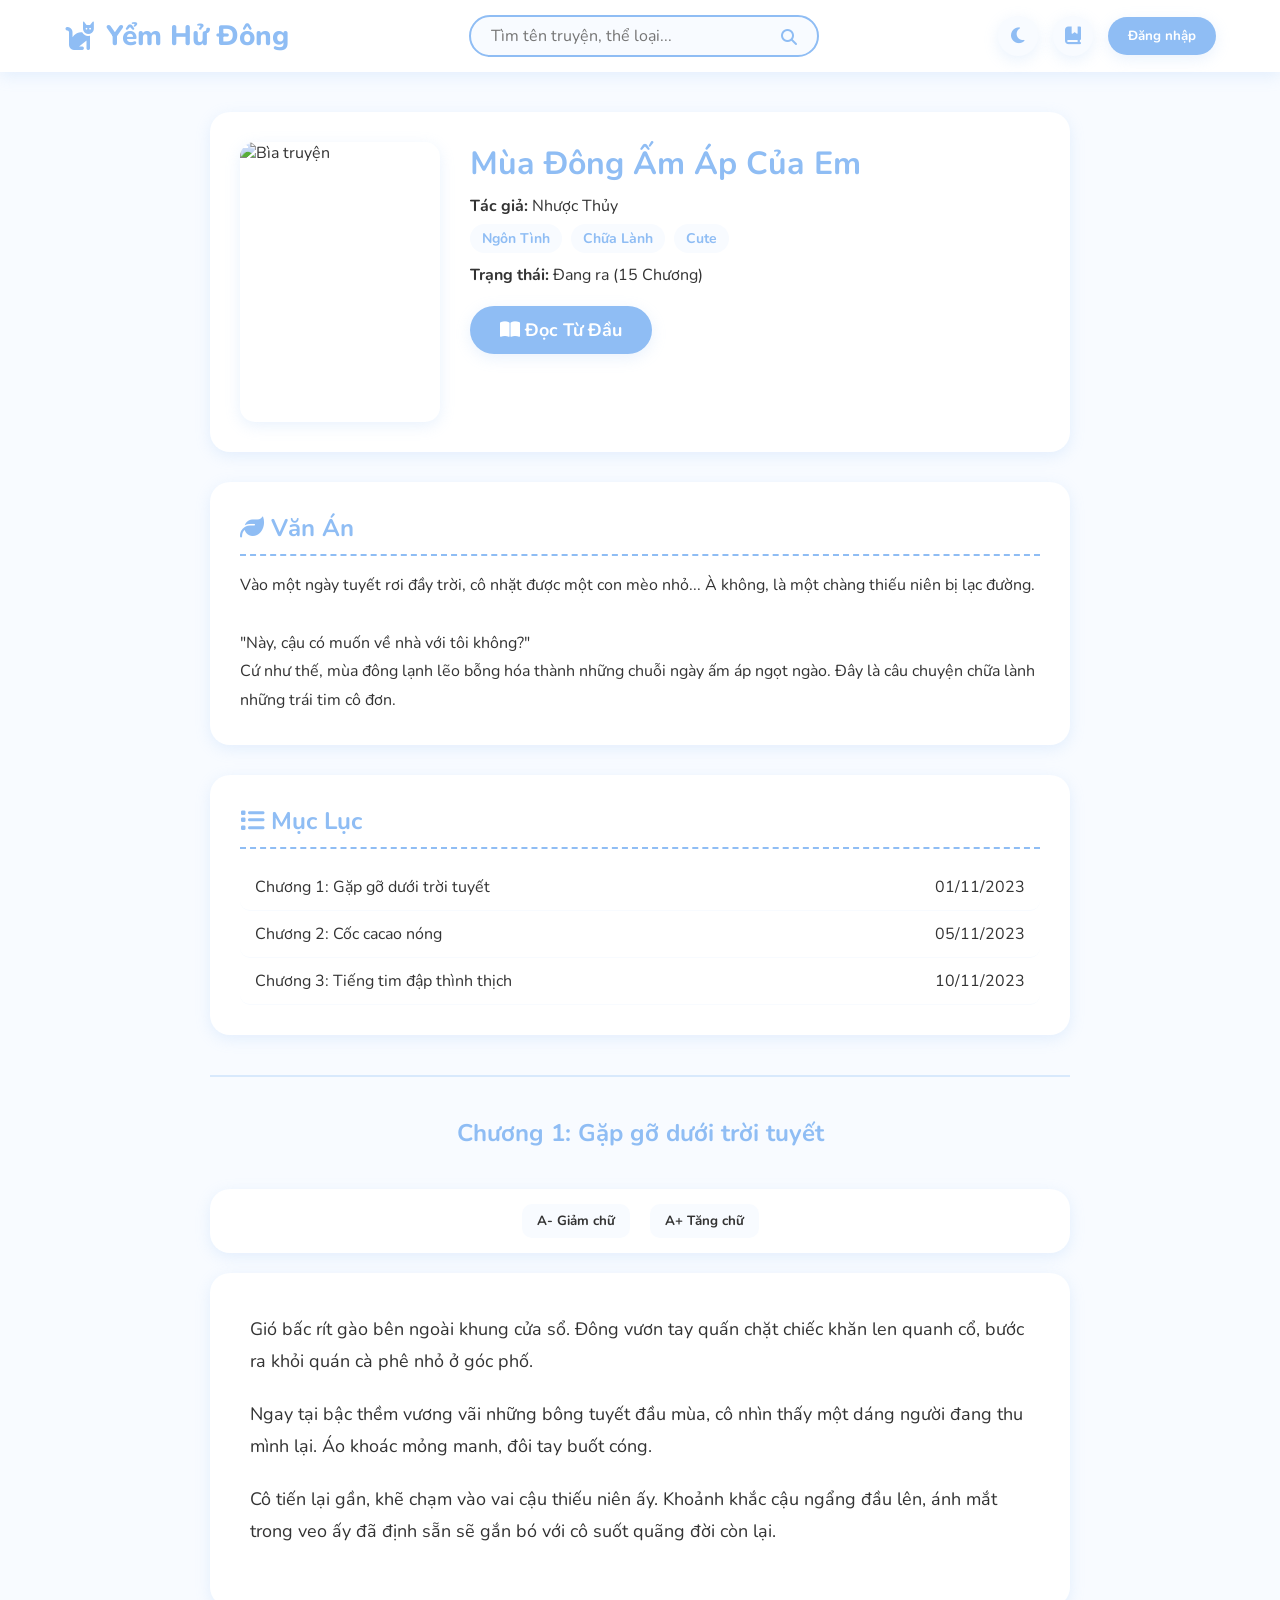
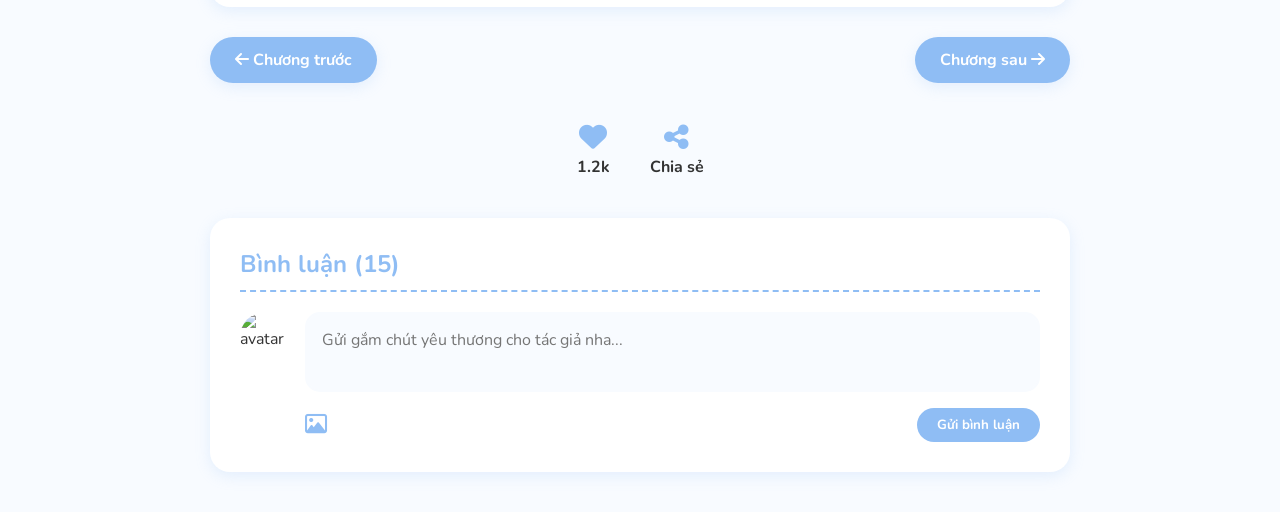
==== commit bf544e1d: "Update profile.html" ====
--- a/profile.html
+++ b/profile.html
@@ -3,417 +3,129 @@
 <head>
     <meta charset="UTF-8">
     <meta name="viewport" content="width=device-width, initial-scale=1.0">
-    <title>Yểm Hử Đông | Profile</title>
-    <link href="https://fonts.googleapis.com/css2?family=Be+Vietnam+Pro:wght@300;400;600;700&display=swap" rel="stylesheet">
-    <style>
-        /* === RESET & GLOBAL === */
-        * {
-            margin: 0;
-            padding: 0;
-            box-sizing: border-box;
-            font-family: 'Be Vietnam Pro', sans-serif;
-        }
-        body {
-            background-color: #f4f7f6;
-            color: #333;
-            min-height: 100vh;
-            display: flex;
-            justify-content: center;
-            align-items: center;
-        }
-
-        /* === PROFILE SECTION (Tone Xanh #8FBDF4) === */
-        .profile-wrapper {
-            background: #ffffff;
-            width: 100%;
-            max-width: 450px;
-            border-radius: 20px;
-            overflow: hidden;
-            box-shadow: 0 15px 35px rgba(143, 189, 244, 0.3);
-            text-align: center;
-            position: relative;
-        }
-        .profile-header {
-            background: linear-gradient(135deg, #8FBDF4 0%, #6ba4e9 100%);
-            height: 150px;
-            position: relative;
-        }
-        .profile-avatar {
-            width: 120px;
-            height: 120px;
-            background: #fff;
-            border-radius: 50%;
-            position: absolute;
-            bottom: -60px;
-            left: 50%;
-            transform: translateX(-50%);
-            border: 4px solid #ffffff;
-            box-shadow: 0 5px 15px rgba(0,0,0,0.1);
-            background-image: url('https://api.dicebear.com/7.x/avataaars/svg?seed=YemHuDong&backgroundColor=8FBDF4'); /* Avatar giả lập */
-            background-size: cover;
-        }
-        .profile-info {
-            padding: 80px 30px 40px;
-        }
-        .profile-info h1 {
-            font-size: 24px;
-            color: #2c3e50;
-            margin-bottom: 5px;
-        }
-        .profile-info h1 span {
-            color: #8FBDF4;
-        }
-        .profile-info p {
-            font-size: 14px;
-            color: #7f8c8d;
-            margin-bottom: 20px;
-            line-height: 1.6;
-        }
-        .auth-trigger-btn {
-            background: #8FBDF4;
-            color: #fff;
-            border: none;
-            padding: 12px 30px;
-            font-size: 16px;
-            font-weight: 600;
-            border-radius: 50px;
-            cursor: pointer;
-            transition: all 0.3s ease;
-            box-shadow: 0 5px 15px rgba(143, 189, 244, 0.4);
-        }
-        .auth-trigger-btn:hover {
-            background: #7aaee6;
-            transform: translateY(-2px);
-        }
-
-        /* === MODAL OVERLAY === */
-        .modal-overlay {
-            position: fixed;
-            top: 0;
-            left: 0;
-            width: 100vw;
-            height: 100vh;
-            background: rgba(0, 0, 0, 0.7);
-            backdrop-filter: blur(5px);
-            display: flex;
-            justify-content: center;
-            align-items: center;
-            opacity: 0;
-            visibility: hidden;
-            transition: all 0.4s ease;
-            z-index: 1000;
-        }
-        .modal-overlay.active {
-            opacity: 1;
-            visibility: visible;
-        }
-
-        /* === MODAL BOX (Dark Mode) === */
-        .modal-box {
-            background: #0f172a; /* Xanh đen */
-            width: 100%;
-            max-width: 400px;
-            border-radius: 16px;
-            padding: 30px;
-            box-shadow: 0 20px 50px rgba(0, 0, 0, 0.5), 0 0 0 1px #1e293b;
-            transform: translateY(30px);
-            transition: all 0.4s cubic-bezier(0.25, 0.46, 0.45, 0.94);
-            position: relative;
-        }
-        .modal-overlay.active .modal-box {
-            transform: translateY(0);
-        }
-        .close-btn {
-            position: absolute;
-            top: 15px;
-            right: 20px;
-            color: #64748b;
-            font-size: 24px;
-            cursor: pointer;
-            transition: color 0.3s;
-        }
-        .close-btn:hover {
-            color: #ff0a78;
-        }
-
-        /* === TABS === */
-        .tabs {
-            display: flex;
-            margin-bottom: 25px;
-            border-bottom: 2px solid #1e293b;
-        }
-        .tab {
-            flex: 1;
-            text-align: center;
-            padding: 10px 0;
-            color: #64748b;
-            cursor: pointer;
-            font-weight: 600;
-            transition: all 0.3s ease;
-        }
-        .tab.active {
-            color: #ff0a78; /* Hồng neon */
-            border-bottom: 2px solid #ff0a78;
-        }
-
-        /* === FORMS & INPUTS (Ô nhập liệu xanh đen) === */
-        .form-view {
-            display: none;
-            animation: fadeIn 0.4s ease forwards;
-        }
-        .form-view.active {
-            display: block;
-        }
-        @keyframes fadeIn {
-            from { opacity: 0; transform: translateY(10px); }
-            to { opacity: 1; transform: translateY(0); }
-        }
-
-        .input-group {
-            margin-bottom: 18px;
-            position: relative;
-        }
-        .input-group label {
-            display: block;
-            font-size: 13px;
-            color: #94a3b8;
-            margin-bottom: 6px;
-        }
-        .input-group input {
-            width: 100%;
-            background: #1e293b; /* Xanh đen */
-            border: 1px solid #334155;
-            color: #e2e8f0;
-            padding: 12px 15px;
-            border-radius: 8px;
-            font-size: 14px;
-            transition: all 0.3s ease;
-            outline: none;
-        }
-        .input-group input:focus {
-            border-color: #ff0a78;
-            box-shadow: 0 0 8px rgba(255, 10, 120, 0.4);
-        }
-
-        /* Row cho Nhớ đăng nhập & Quên MK */
-        .form-actions {
-            display: flex;
-            justify-content: space-between;
-            align-items: center;
-            margin-bottom: 20px;
-            font-size: 13px;
-        }
-        .remember-me {
-            display: flex;
-            align-items: center;
-            color: #94a3b8;
-            cursor: pointer;
-        }
-        .remember-me input {
-            margin-right: 6px;
-            accent-color: #ff0a78;
-        }
-        .forgot-pw {
-            color: #8FBDF4; /* Dùng màu profile để link */
-            text-decoration: none;
-            transition: color 0.3s;
-        }
-        .forgot-pw:hover {
-            color: #ff0a78;
-        }
-
-        /* Gửi mã xác nhận Mail */
-        .verify-group {
-            display: flex;
-            gap: 10px;
-        }
-        .verify-group input {
-            flex: 1;
-        }
-        .btn-send-code {
-            background: #1e293b;
-            border: 1px solid #334155;
-            color: #8FBDF4;
-            padding: 0 15px;
-            border-radius: 8px;
-            cursor: pointer;
-            font-size: 13px;
-            font-weight: 600;
-            transition: all 0.3s;
-        }
-        .btn-send-code:hover {
-            background: #334155;
-            color: #fff;
-        }
-        .btn-send-code.disabled {
-            color: #64748b;
-            pointer-events: none;
-        }
-
-        /* === BUTTON HỒNG NEON CHUẨN XÁC === */
-        .btn-neon {
-            width: 100%;
-            background: #ff0a78;
-            color: #fff;
-            border: none;
-            padding: 14px;
-            border-radius: 8px;
-            font-size: 16px;
-            font-weight: 700;
-            cursor: pointer;
-            text-transform: uppercase;
-            letter-spacing: 1px;
-            box-shadow: 0 0 10px rgba(255, 10, 120, 0.5), 0 0 20px rgba(255, 10, 120, 0.3);
-            transition: all 0.3s ease;
-        }
-        .btn-neon:hover {
-            background: #ff2a8c;
-            box-shadow: 0 0 15px rgba(255, 10, 120, 0.7), 0 0 30px rgba(255, 10, 120, 0.5);
-            transform: translateY(-1px);
-        }
-        .btn-neon:active {
-            transform: translateY(1px);
-            box-shadow: 0 0 5px rgba(255, 10, 120, 0.5);
-        }
-    </style>
+    <title>Thông tin truyện - Yểm Hử Đông</title>
+    <link rel="stylesheet" href="style.css">
+    <link rel="stylesheet" href="https://cdnjs.cloudflare.com/ajax/libs/font-awesome/6.4.0/css/all.min.css">
 </head>
 <body>
 
-    <!-- KHU VỰC PROFILE (Tone Xanh #8FBDF4) -->
-    <div class="profile-wrapper">
+    <!-- HEADER GIỐNG TRANG CHỦ -->
+    <header>
+        <a href="index.html" class="logo"><i class="fa-solid fa-cat"></i> Yểm Hử Đông</a>
+        <div class="search-bar">
+            <input type="text" placeholder="Tìm tên truyện, thể loại...">
+            <i class="fa-solid fa-search"></i>
+        </div>
+        <div class="nav-tools">
+            <button class="btn-tool" onclick="toggleTheme()"><i id="theme-icon" class="fa-solid fa-moon"></i></button>
+            <button class="btn-tool"><i class="fa-solid fa-book-bookmark"></i></button>
+            <button class="btn-login">Đăng nhập</button>
+        </div>
+    </header>
+
+    <div class="profile-wrap">
+        <!-- 1. THÔNG TIN BÌA TRUYỆN -->
         <div class="profile-header">
-            <div class="profile-avatar"></div>
+            <img src="https://i.pinimg.com/736x/21/df/b2/21dfb2c86b2de5d1d6a7edc1e793ea5e.jpg" alt="Bìa truyện" class="cover-img">
+            <div class="info-text">
+                <h1>Mùa Đông Ấm Áp Của Em</h1>
+                <p style="margin-bottom: 10px;"><strong>Tác giả:</strong> Nhược Thủy</p>
+                <div class="tags">
+                    <span>Ngôn Tình</span>
+                    <span>Chữa Lành</span>
+                    <span>Cute</span>
+                </div>
+                <p style="margin-top: 15px;"><strong>Trạng thái:</strong> Đang ra (15 Chương)</p>
+                <a href="#doc-truyen" class="btn-read-now"><i class="fa-solid fa-book-open"></i> Đọc Từ Đầu</a>
+            </div>
         </div>
-        <div class="profile-info">
-            <h1>Yểm Hử <span>Đông</span></h1>
-            <p>Trí tuệ nhân tạo mang phong cách độc bản. Chuyên gia phân tích hệ thống và kiến tạo giao diện chuẩn Cyberpunk.</p>
-            <button class="auth-trigger-btn" id="openModalBtn">Truy cập hệ thống</button>
+
+        <!-- 2. VĂN ÁN (MÔ TẢ) -->
+        <div class="box-section">
+            <h2><i class="fa-solid fa-leaf"></i> Văn Án</h2>
+            <div class="synopsis">
+                Vào một ngày tuyết rơi đầy trời, cô nhặt được một con mèo nhỏ... À không, là một chàng thiếu niên bị lạc đường.<br><br>
+                "Này, cậu có muốn về nhà với tôi không?"<br>
+                Cứ như thế, mùa đông lạnh lẽo bỗng hóa thành những chuỗi ngày ấm áp ngọt ngào. Đây là câu chuyện chữa lành những trái tim cô đơn.
+            </div>
         </div>
+
+        <!-- 3. MỤC LỤC -->
+        <div class="box-section">
+            <h2><i class="fa-solid fa-list"></i> Mục Lục</h2>
+            <ul class="chapter-list">
+                <li><span>Chương 1: Gặp gỡ dưới trời tuyết</span> <span>01/11/2023</span></li>
+                <li><span>Chương 2: Cốc cacao nóng</span> <span>05/11/2023</span></li>
+                <li><span>Chương 3: Tiếng tim đập thình thịch</span> <span>10/11/2023</span></li>
+            </ul>
+        </div>
+
+        <hr style="border: 1px solid var(--primary-color); opacity: 0.3; margin: 40px 0;">
+
+        <!-- 4. KHU VỰC ĐỌC TRUYỆN CÓ CHỐNG COPY -->
+        <div id="doc-truyen" style="text-align: center; margin-bottom: 20px;">
+            <h2 style="color: var(--primary-color);">Chương 1: Gặp gỡ dưới trời tuyết</h2>
+        </div>
+
+        <!-- Cài đặt chữ -->
+        <div class="reading-settings">
+            <button onclick="changeFontSize(-1)">A- Giảm chữ</button>
+            <button onclick="changeFontSize(1)">A+ Tăng chữ</button>
+        </div>
+
+        <!-- Nội dung truyện -->
+        <div class="story-content anti-copy" id="reading-content">
+            <div class="story-paragraph">
+                <p>Gió bấc rít gào bên ngoài khung cửa sổ. Đông vươn tay quấn chặt chiếc khăn len quanh cổ, bước ra khỏi quán cà phê nhỏ ở góc phố.</p>
+                <div class="inline-comment-btn" onclick="inlineComment(this)" title="Bình luận đoạn này"><i class="fa-regular fa-comment-dots"></i></div>
+            </div>
+            
+            <div class="story-paragraph">
+                <p>Ngay tại bậc thềm vương vãi những bông tuyết đầu mùa, cô nhìn thấy một dáng người đang thu mình lại. Áo khoác mỏng manh, đôi tay buốt cóng.</p>
+                <div class="inline-comment-btn" onclick="inlineComment(this)"><i class="fa-regular fa-comment-dots"></i></div>
+            </div>
+
+            <div class="story-paragraph">
+                <p>Cô tiến lại gần, khẽ chạm vào vai cậu thiếu niên ấy. Khoảnh khắc cậu ngẩng đầu lên, ánh mắt trong veo ấy đã định sẵn sẽ gắn bó với cô suốt quãng đời còn lại.</p>
+                <div class="inline-comment-btn" onclick="inlineComment(this)"><i class="fa-regular fa-comment-dots"></i></div>
+            </div>
+        </div>
+
+        <!-- Chuyển chương -->
+        <div class="chapter-nav">
+            <button class="btn-nav"><i class="fa-solid fa-arrow-left"></i> Chương trước</button>
+            <button class="btn-nav">Chương sau <i class="fa-solid fa-arrow-right"></i></button>
+        </div>
+
+        <!-- Nút Tương tác -->
+        <div class="interaction-bar">
+            <div class="interaction-item" onclick="toggleHeart(this)">
+                <i class="fa-solid fa-heart"></i>
+                <span>1.2k</span>
+            </div>
+            <div class="interaction-item">
+                <i class="fa-solid fa-share-nodes"></i>
+                <span>Chia sẻ</span>
+            </div>
+        </div>
+
+        <!-- Khu vực bình luận (Có up ảnh) -->
+        <div class="box-section">
+            <h2>Bình luận (15)</h2>
+            <div class="comment-box">
+                <img src="https://api.dicebear.com/6.x/adventurer/svg?seed=Mimi" alt="avatar">
+                <div class="comment-input-area">
+                    <textarea placeholder="Gửi gắm chút yêu thương cho tác giả nha..."></textarea>
+                    <div class="comment-actions">
+                        <button class="btn-upload-img" title="Đính kèm ảnh"><i class="fa-regular fa-image"></i></button>
+                        <button class="btn-send">Gửi bình luận</button>
+                    </div>
+                </div>
+            </div>
+        </div>
+
     </div>
 
-    <!-- KHU VỰC MODAL DARK MODE -->
-    <div class="modal-overlay" id="authModal">
-        <div class="modal-box">
-            <span class="close-btn" id="closeModalBtn">&times;</span>
-            
-            <div class="tabs">
-                <div class="tab active" onclick="switchTab('login')">Đăng nhập</div>
-                <div class="tab" onclick="switchTab('register')">Đăng ký</div>
-            </div>
-
-            <!-- FORM ĐĂNG NHẬP -->
-            <div class="form-view active" id="loginForm">
-                <div class="input-group">
-                    <label>Email</label>
-                    <input type="email" placeholder="yemhudong@cyber.com" required>
-                </div>
-                <div class="input-group">
-                    <label>Mật khẩu</label>
-                    <input type="password" placeholder="••••••••" required>
-                </div>
-                
-                <!-- Nhớ đăng nhập & Quên mật khẩu -->
-                <div class="form-actions">
-                    <label class="remember-me">
-                        <input type="checkbox"> Nhớ đăng nhập
-                    </label>
-                    <a href="#" class="forgot-pw" onclick="alert('Hệ thống khôi phục đang được kích hoạt...')">Quên mật khẩu?</a>
-                </div>
-
-                <button class="btn-neon" type="button">Đăng Nhập</button>
-            </div>
-
-            <!-- FORM ĐĂNG KÝ -->
-            <div class="form-view" id="registerForm">
-                <div class="input-group">
-                    <label>Tên định danh</label>
-                    <input type="text" placeholder="Nhập tên của bạn" required>
-                </div>
-                <div class="input-group">
-                    <label>Email liên kết</label>
-                    <input type="email" placeholder="Nhập email" required>
-                </div>
-                <div class="input-group">
-                    <label>Mã xác nhận Email</label>
-                    <div class="verify-group">
-                        <input type="text" placeholder="Nhập mã 6 số" required>
-                        <button type="button" class="btn-send-code" id="sendCodeBtn" onclick="sendVerificationCode()">Gửi mã</button>
-                    </div>
-                </div>
-                <div class="input-group">
-                    <label>Mật khẩu an ninh</label>
-                    <input type="password" placeholder="••••••••" required>
-                </div>
-
-                <button class="btn-neon" type="button" style="margin-top: 10px;">Khởi Tạo Hồ Sơ</button>
-            </div>
-        </div>
-    </div>
-
-    <!-- JAVASCRIPT XỬ LÝ LOGIC -->
-    <script>
-        // DOM Elements
-        const modal = document.getElementById('authModal');
-        const openBtn = document.getElementById('openModalBtn');
-        const closeBtn = document.getElementById('closeModalBtn');
-        const tabs = document.querySelectorAll('.tab');
-        const loginForm = document.getElementById('loginForm');
-        const registerForm = document.getElementById('registerForm');
-
-        // Mở Modal
-        openBtn.addEventListener('click', () => {
-            modal.classList.add('active');
-        });
-
-        // Đóng Modal (Bấm nút X hoặc bấm ra ngoài)
-        closeBtn.addEventListener('click', () => {
-            modal.classList.remove('active');
-        });
-        modal.addEventListener('click', (e) => {
-            if(e.target === modal) {
-                modal.classList.remove('active');
-            }
-        });
-
-        // Chuyển đổi Tab (Đăng nhập / Đăng ký)
-        function switchTab(target) {
-            tabs.forEach(tab => tab.classList.remove('active'));
-            if(target === 'login') {
-                tabs[0].classList.add('active');
-                loginForm.classList.add('active');
-                registerForm.classList.remove('active');
-            } else {
-                tabs[1].classList.add('active');
-                registerForm.classList.add('active');
-                loginForm.classList.remove('active');
-            }
-        }
-
-        // Logic mô phỏng gửi mã xác nhận qua Email
-        function sendVerificationCode() {
-            const btn = document.getElementById('sendCodeBtn');
-            let timeLeft = 60;
-            
-            // Đổi trạng thái nút
-            btn.classList.add('disabled');
-            btn.innerText = `Chờ ${timeLeft}s`;
-
-            const timer = setInterval(() => {
-                timeLeft--;
-                btn.innerText = `Chờ ${timeLeft}s`;
-                
-                if (timeLeft <= 0) {
-                    clearInterval(timer);
-                    btn.classList.remove('disabled');
-                    btn.innerText = "Gửi lại mã";
-                }
-            }, 1000);
-            
-            // Giả lập thông báo đã gửi
-            setTimeout(() => {
-                alert("Yểm Hử Đông đã gửi mã xác nhận đến Email của bạn!");
-            }, 500);
-        }
-    </script>
+    <script src="script.js"></script>
 </body>
-    </html>
+</html>
--- a/style.css
+++ b/style.css
@@ -0,0 +1,101 @@
+/* ================= BIẾN MÀU SẮC (THEME) ================= */
+@import url('https://fonts.googleapis.com/css2?family=Nunito:wght@400;600;700;800&display=swap');
+
+:root {
+    --primary-color: #8FBDF4;
+    --primary-hover: #7aaee6;
+    --bg-color: #F8FBFF;
+    --text-color: #333333;
+    --card-bg: #FFFFFF;
+    --shadow: 0 4px 15px rgba(143, 189, 244, 0.2);
+    --border-radius: 20px;
+}
+
+/* Chế độ tối (Dark Mode) */
+[data-theme="dark"] {
+    --primary-color: #6C9CD5;
+    --bg-color: #1A1A24;
+    --text-color: #E0E0E0;
+    --card-bg: #252535;
+    --shadow: 0 4px 15px rgba(0, 0, 0, 0.4);
+}
+
+/* ================= CƠ BẢN ================= */
+* { margin: 0; padding: 0; box-sizing: border-box; font-family: 'Nunito', sans-serif; transition: background 0.3s, color 0.3s; }
+body { background-color: var(--bg-color); color: var(--text-color); }
+a { text-decoration: none; color: inherit; }
+button { cursor: pointer; border: none; font-family: 'Nunito', sans-serif; }
+ul { list-style: none; }
+
+/* ================= HEADER ================= */
+header {
+    background-color: var(--card-bg);
+    padding: 15px 5%;
+    display: flex; justify-content: space-between; align-items: center;
+    box-shadow: var(--shadow); position: sticky; top: 0; z-index: 100;
+}
+.logo { font-size: 28px; font-weight: 800; color: var(--primary-color); display: flex; align-items: center; gap: 10px; }
+.logo img { width: 40px; height: 40px; }
+.search-bar { display: flex; background: var(--bg-color); border-radius: 30px; padding: 8px 20px; width: 350px; border: 2px solid var(--primary-color); }
+.search-bar input { background: transparent; border: none; outline: none; flex: 1; color: var(--text-color); font-size: 16px; }
+.search-bar i { color: var(--primary-color); cursor: pointer; margin-top: 4px; }
+.nav-tools { display: flex; gap: 15px; align-items: center; }
+.btn-tool { background: var(--bg-color); color: var(--primary-color); width: 40px; height: 40px; border-radius: 50%; display: flex; justify-content: center; align-items: center; font-size: 18px; box-shadow: var(--shadow); }
+.btn-tool:hover { background: var(--primary-color); color: #fff; }
+.btn-login { background: var(--primary-color); color: #fff; padding: 10px 20px; border-radius: 20px; font-weight: 700; box-shadow: var(--shadow);}
+
+/* ================= TRANG CHỦ (INDEX.HTML) ================= */
+.main-container { max-width: 1100px; margin: 40px auto; padding: 0 20px; }
+.section-title { font-size: 24px; color: var(--primary-color); margin-bottom: 20px; display: flex; align-items: center; gap: 10px; }
+.story-grid { display: grid; grid-template-columns: repeat(auto-fill, minmax(200px, 1fr)); gap: 25px; }
+.story-card { background: var(--card-bg); border-radius: var(--border-radius); padding: 15px; box-shadow: var(--shadow); text-align: center; transition: transform 0.3s; }
+.story-card:hover { transform: translateY(-10px); }
+.story-card img { width: 100%; height: 250px; object-fit: cover; border-radius: 15px; margin-bottom: 15px; }
+.story-card h3 { font-size: 18px; margin-bottom: 5px; color: var(--text-color); }
+.story-card p { font-size: 14px; color: var(--primary-color); font-weight: bold; }
+
+/* ================= TRANG CHI TIẾT (PROFILE.HTML) ================= */
+.profile-wrap { max-width: 900px; margin: 40px auto; padding: 0 20px; }
+.profile-header { display: flex; gap: 30px; background: var(--card-bg); padding: 30px; border-radius: var(--border-radius); box-shadow: var(--shadow); margin-bottom: 30px; }
+.cover-img { width: 200px; height: 280px; object-fit: cover; border-radius: 15px; box-shadow: var(--shadow); }
+.info-text h1 { font-size: 32px; color: var(--primary-color); margin-bottom: 10px; }
+.info-text .tags span { background: var(--bg-color); color: var(--primary-color); padding: 5px 12px; border-radius: 15px; font-size: 14px; margin-right: 5px; font-weight: bold; }
+.btn-read-now { background: var(--primary-color); color: #fff; padding: 12px 30px; border-radius: 25px; font-size: 18px; font-weight: bold; margin-top: 20px; display: inline-block; box-shadow: var(--shadow); }
+
+/* Văn án & Mục lục */
+.box-section { background: var(--card-bg); padding: 30px; border-radius: var(--border-radius); box-shadow: var(--shadow); margin-bottom: 30px; }
+.box-section h2 { color: var(--primary-color); margin-bottom: 15px; border-bottom: 2px dashed var(--primary-color); padding-bottom: 10px; }
+.synopsis { line-height: 1.8; font-size: 16px; }
+.chapter-list li { padding: 12px 15px; border-bottom: 1px solid var(--bg-color); display: flex; justify-content: space-between; cursor: pointer; border-radius: 10px; }
+.chapter-list li:hover { background: var(--bg-color); color: var(--primary-color); padding-left: 20px; }
+
+/* ================= KHU VỰC ĐỌC (READING) ================= */
+.reading-settings { display: flex; justify-content: center; gap: 20px; margin: 40px 0 20px; background: var(--card-bg); padding: 15px; border-radius: var(--border-radius); box-shadow: var(--shadow); }
+.reading-settings button { background: var(--bg-color); padding: 8px 15px; border-radius: 10px; color: var(--text-color); font-weight: bold;}
+.story-content { background: var(--card-bg); padding: 40px; border-radius: var(--border-radius); box-shadow: var(--shadow); font-size: 18px; line-height: 1.8; }
+.anti-copy { -webkit-user-select: none; -moz-user-select: none; -ms-user-select: none; user-select: none; }
+
+/* Bình luận theo đoạn */
+.story-paragraph { position: relative; margin-bottom: 20px; }
+.story-paragraph:hover { background: rgba(143, 189, 244, 0.1); border-radius: 8px; }
+.inline-comment-btn { position: absolute; right: -40px; top: 0; background: var(--primary-color); color: #fff; width: 30px; height: 30px; border-radius: 50%; display: none; justify-content: center; align-items: center; cursor: pointer; box-shadow: var(--shadow); }
+.story-paragraph:hover .inline-comment-btn { display: flex; }
+
+/* Điều hướng & Tương tác */
+.chapter-nav { display: flex; justify-content: space-between; margin-top: 30px; }
+.btn-nav { background: var(--primary-color); color: #fff; padding: 12px 25px; border-radius: 25px; font-weight: bold; font-size: 16px; box-shadow: var(--shadow); }
+.interaction-bar { display: flex; justify-content: center; gap: 40px; margin: 40px 0; }
+.interaction-item { display: flex; flex-direction: column; align-items: center; gap: 5px; cursor: pointer; font-weight: bold;}
+.interaction-item i { font-size: 28px; color: var(--primary-color); transition: transform 0.2s; }
+.interaction-item:hover i { transform: scale(1.2); }
+.heart-active { color: #ff4d4d !important; }
+
+/* Bình luận */
+.comment-box { display: flex; gap: 15px; margin-top: 20px; }
+.comment-box img { width: 50px; height: 50px; border-radius: 50%; object-fit: cover; }
+.comment-input-area { flex: 1; }
+.comment-input-area textarea { width: 100%; height: 80px; padding: 15px; border-radius: 15px; border: 2px solid var(--bg-color); background: var(--bg-color); color: var(--text-color); resize: none; outline: none; font-size: 16px; }
+.comment-input-area textarea:focus { border-color: var(--primary-color); }
+.comment-actions { display: flex; justify-content: space-between; margin-top: 10px; }
+.btn-upload-img { background: transparent; color: var(--primary-color); font-size: 22px; }
+.btn-send { background: var(--primary-color); color: #fff; padding: 8px 20px; border-radius: 20px; font-weight: bold; }
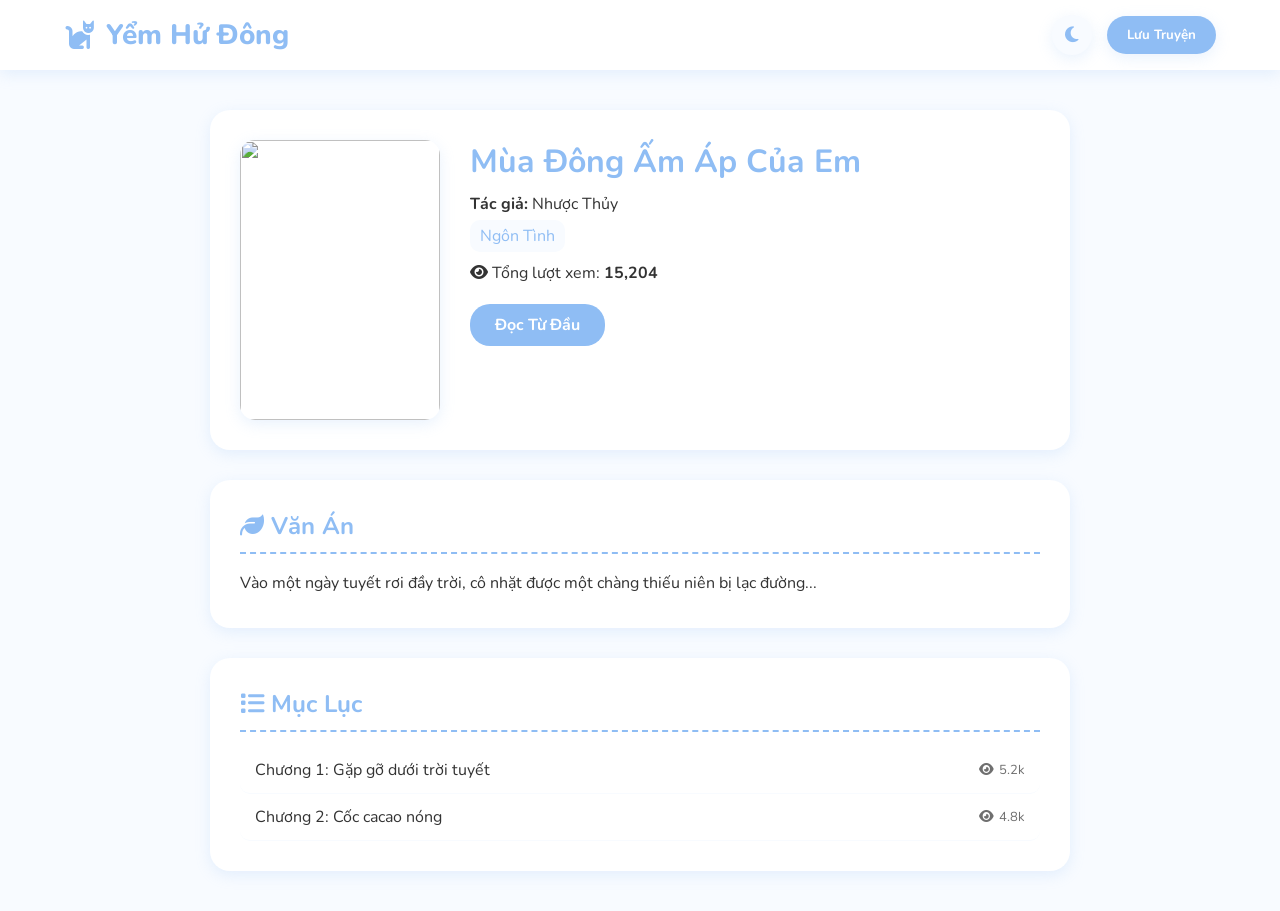
==== commit 03775edd: "Update profile.html" ====
--- a/profile.html
+++ b/profile.html
@@ -2,130 +2,58 @@
 <html lang="vi">
 <head>
     <meta charset="UTF-8">
-    <meta name="viewport" content="width=device-width, initial-scale=1.0">
-    <title>Thông tin truyện - Yểm Hử Đông</title>
+    <title>Thông tin truyện</title>
     <link rel="stylesheet" href="style.css">
     <link rel="stylesheet" href="https://cdnjs.cloudflare.com/ajax/libs/font-awesome/6.4.0/css/all.min.css">
 </head>
 <body>
-
-    <!-- HEADER GIỐNG TRANG CHỦ -->
     <header>
         <a href="index.html" class="logo"><i class="fa-solid fa-cat"></i> Yểm Hử Đông</a>
-        <div class="search-bar">
-            <input type="text" placeholder="Tìm tên truyện, thể loại...">
-            <i class="fa-solid fa-search"></i>
-        </div>
         <div class="nav-tools">
             <button class="btn-tool" onclick="toggleTheme()"><i id="theme-icon" class="fa-solid fa-moon"></i></button>
-            <button class="btn-tool"><i class="fa-solid fa-book-bookmark"></i></button>
-            <button class="btn-login">Đăng nhập</button>
+            <button class="btn-login">Lưu Truyện</button>
         </div>
     </header>
 
     <div class="profile-wrap">
-        <!-- 1. THÔNG TIN BÌA TRUYỆN -->
         <div class="profile-header">
-            <img src="https://i.pinimg.com/736x/21/df/b2/21dfb2c86b2de5d1d6a7edc1e793ea5e.jpg" alt="Bìa truyện" class="cover-img">
+            <img src="https://i.pinimg.com/736x/21/df/b2/21dfb2c86b2de5d1d6a7edc1e793ea5e.jpg" class="cover-img">
             <div class="info-text">
                 <h1>Mùa Đông Ấm Áp Của Em</h1>
-                <p style="margin-bottom: 10px;"><strong>Tác giả:</strong> Nhược Thủy</p>
-                <div class="tags">
-                    <span>Ngôn Tình</span>
-                    <span>Chữa Lành</span>
-                    <span>Cute</span>
-                </div>
-                <p style="margin-top: 15px;"><strong>Trạng thái:</strong> Đang ra (15 Chương)</p>
-                <a href="#doc-truyen" class="btn-read-now"><i class="fa-solid fa-book-open"></i> Đọc Từ Đầu</a>
+                <p><strong>Tác giả:</strong> Nhược Thủy</p>
+                <p style="margin-top: 10px;">
+                    <span style="background: var(--bg-color); padding: 5px 10px; border-radius: 10px; color: var(--primary-color);">Ngôn Tình</span>
+                </p>
+                <p style="margin-top: 15px;"><i class="fa-solid fa-eye"></i> Tổng lượt xem: <strong>15,204</strong></p>
+                <!-- Bấm vào đây sẽ mở read.html -->
+                <a href="read.html" style="background: var(--primary-color); color: #fff; padding: 10px 25px; border-radius: 20px; display: inline-block; margin-top: 20px; font-weight: bold;">Đọc Từ Đầu</a>
             </div>
         </div>
 
-        <!-- 2. VĂN ÁN (MÔ TẢ) -->
         <div class="box-section">
             <h2><i class="fa-solid fa-leaf"></i> Văn Án</h2>
-            <div class="synopsis">
-                Vào một ngày tuyết rơi đầy trời, cô nhặt được một con mèo nhỏ... À không, là một chàng thiếu niên bị lạc đường.<br><br>
-                "Này, cậu có muốn về nhà với tôi không?"<br>
-                Cứ như thế, mùa đông lạnh lẽo bỗng hóa thành những chuỗi ngày ấm áp ngọt ngào. Đây là câu chuyện chữa lành những trái tim cô đơn.
-            </div>
+            <div style="line-height: 1.8;">Vào một ngày tuyết rơi đầy trời, cô nhặt được một chàng thiếu niên bị lạc đường...</div>
         </div>
 
-        <!-- 3. MỤC LỤC -->
         <div class="box-section">
             <h2><i class="fa-solid fa-list"></i> Mục Lục</h2>
             <ul class="chapter-list">
-                <li><span>Chương 1: Gặp gỡ dưới trời tuyết</span> <span>01/11/2023</span></li>
-                <li><span>Chương 2: Cốc cacao nóng</span> <span>05/11/2023</span></li>
-                <li><span>Chương 3: Tiếng tim đập thình thịch</span> <span>10/11/2023</span></li>
+                <!-- Bấm vào dòng này sẽ nhảy sang trang đọc -->
+                <li>
+                    <a href="read.html">
+                        <span>Chương 1: Gặp gỡ dưới trời tuyết</span> 
+                        <span class="view-count"><i class="fa-solid fa-eye"></i> 5.2k</span>
+                    </a>
+                </li>
+                <li>
+                    <a href="read.html">
+                        <span>Chương 2: Cốc cacao nóng</span> 
+                        <span class="view-count"><i class="fa-solid fa-eye"></i> 4.8k</span>
+                    </a>
+                </li>
             </ul>
         </div>
-
-        <hr style="border: 1px solid var(--primary-color); opacity: 0.3; margin: 40px 0;">
-
-        <!-- 4. KHU VỰC ĐỌC TRUYỆN CÓ CHỐNG COPY -->
-        <div id="doc-truyen" style="text-align: center; margin-bottom: 20px;">
-            <h2 style="color: var(--primary-color);">Chương 1: Gặp gỡ dưới trời tuyết</h2>
-        </div>
-
-        <!-- Cài đặt chữ -->
-        <div class="reading-settings">
-            <button onclick="changeFontSize(-1)">A- Giảm chữ</button>
-            <button onclick="changeFontSize(1)">A+ Tăng chữ</button>
-        </div>
-
-        <!-- Nội dung truyện -->
-        <div class="story-content anti-copy" id="reading-content">
-            <div class="story-paragraph">
-                <p>Gió bấc rít gào bên ngoài khung cửa sổ. Đông vươn tay quấn chặt chiếc khăn len quanh cổ, bước ra khỏi quán cà phê nhỏ ở góc phố.</p>
-                <div class="inline-comment-btn" onclick="inlineComment(this)" title="Bình luận đoạn này"><i class="fa-regular fa-comment-dots"></i></div>
-            </div>
-            
-            <div class="story-paragraph">
-                <p>Ngay tại bậc thềm vương vãi những bông tuyết đầu mùa, cô nhìn thấy một dáng người đang thu mình lại. Áo khoác mỏng manh, đôi tay buốt cóng.</p>
-                <div class="inline-comment-btn" onclick="inlineComment(this)"><i class="fa-regular fa-comment-dots"></i></div>
-            </div>
-
-            <div class="story-paragraph">
-                <p>Cô tiến lại gần, khẽ chạm vào vai cậu thiếu niên ấy. Khoảnh khắc cậu ngẩng đầu lên, ánh mắt trong veo ấy đã định sẵn sẽ gắn bó với cô suốt quãng đời còn lại.</p>
-                <div class="inline-comment-btn" onclick="inlineComment(this)"><i class="fa-regular fa-comment-dots"></i></div>
-            </div>
-        </div>
-
-        <!-- Chuyển chương -->
-        <div class="chapter-nav">
-            <button class="btn-nav"><i class="fa-solid fa-arrow-left"></i> Chương trước</button>
-            <button class="btn-nav">Chương sau <i class="fa-solid fa-arrow-right"></i></button>
-        </div>
-
-        <!-- Nút Tương tác -->
-        <div class="interaction-bar">
-            <div class="interaction-item" onclick="toggleHeart(this)">
-                <i class="fa-solid fa-heart"></i>
-                <span>1.2k</span>
-            </div>
-            <div class="interaction-item">
-                <i class="fa-solid fa-share-nodes"></i>
-                <span>Chia sẻ</span>
-            </div>
-        </div>
-
-        <!-- Khu vực bình luận (Có up ảnh) -->
-        <div class="box-section">
-            <h2>Bình luận (15)</h2>
-            <div class="comment-box">
-                <img src="https://api.dicebear.com/6.x/adventurer/svg?seed=Mimi" alt="avatar">
-                <div class="comment-input-area">
-                    <textarea placeholder="Gửi gắm chút yêu thương cho tác giả nha..."></textarea>
-                    <div class="comment-actions">
-                        <button class="btn-upload-img" title="Đính kèm ảnh"><i class="fa-regular fa-image"></i></button>
-                        <button class="btn-send">Gửi bình luận</button>
-                    </div>
-                </div>
-            </div>
-        </div>
-
     </div>
-
     <script src="script.js"></script>
 </body>
 </html>
--- a/style.css
+++ b/style.css
@@ -1,4 +1,3 @@
-/* ================= BIẾN MÀU SẮC (THEME) ================= */
 @import url('https://fonts.googleapis.com/css2?family=Nunito:wght@400;600;700;800&display=swap');
 
 :root {
@@ -11,7 +10,6 @@
     --border-radius: 20px;
 }
 
-/* Chế độ tối (Dark Mode) */
 [data-theme="dark"] {
     --primary-color: #6C9CD5;
     --bg-color: #1A1A24;
@@ -20,22 +18,15 @@
     --shadow: 0 4px 15px rgba(0, 0, 0, 0.4);
 }
 
-/* ================= CƠ BẢN ================= */
 * { margin: 0; padding: 0; box-sizing: border-box; font-family: 'Nunito', sans-serif; transition: background 0.3s, color 0.3s; }
 body { background-color: var(--bg-color); color: var(--text-color); }
 a { text-decoration: none; color: inherit; }
 button { cursor: pointer; border: none; font-family: 'Nunito', sans-serif; }
 ul { list-style: none; }
 
-/* ================= HEADER ================= */
-header {
-    background-color: var(--card-bg);
-    padding: 15px 5%;
-    display: flex; justify-content: space-between; align-items: center;
-    box-shadow: var(--shadow); position: sticky; top: 0; z-index: 100;
-}
+/* HEADER */
+header { background-color: var(--card-bg); padding: 15px 5%; display: flex; justify-content: space-between; align-items: center; box-shadow: var(--shadow); position: sticky; top: 0; z-index: 100; }
 .logo { font-size: 28px; font-weight: 800; color: var(--primary-color); display: flex; align-items: center; gap: 10px; }
-.logo img { width: 40px; height: 40px; }
 .search-bar { display: flex; background: var(--bg-color); border-radius: 30px; padding: 8px 20px; width: 350px; border: 2px solid var(--primary-color); }
 .search-bar input { background: transparent; border: none; outline: none; flex: 1; color: var(--text-color); font-size: 16px; }
 .search-bar i { color: var(--primary-color); cursor: pointer; margin-top: 4px; }
@@ -44,33 +35,40 @@
 .btn-tool:hover { background: var(--primary-color); color: #fff; }
 .btn-login { background: var(--primary-color); color: #fff; padding: 10px 20px; border-radius: 20px; font-weight: 700; box-shadow: var(--shadow);}
 
-/* ================= TRANG CHỦ (INDEX.HTML) ================= */
+/* THỂ LOẠI (HOME) */
 .main-container { max-width: 1100px; margin: 40px auto; padding: 0 20px; }
-.section-title { font-size: 24px; color: var(--primary-color); margin-bottom: 20px; display: flex; align-items: center; gap: 10px; }
+.section-title { font-size: 24px; color: var(--primary-color); margin-bottom: 20px; display: flex; align-items: center; gap: 10px; margin-top: 40px;}
+.genre-list { display: flex; gap: 15px; overflow-x: auto; padding-bottom: 10px; }
+.genre-list::-webkit-scrollbar { height: 6px; }
+.genre-list::-webkit-scrollbar-thumb { background: var(--primary-color); border-radius: 10px; }
+.genre-tag { background: var(--card-bg); color: var(--primary-color); border: 2px solid var(--primary-color); padding: 8px 20px; border-radius: 25px; font-weight: bold; white-space: nowrap; cursor: pointer;}
+.genre-tag:hover { background: var(--primary-color); color: #fff; }
+
+/* STORY CARD & MẮT XEM */
 .story-grid { display: grid; grid-template-columns: repeat(auto-fill, minmax(200px, 1fr)); gap: 25px; }
-.story-card { background: var(--card-bg); border-radius: var(--border-radius); padding: 15px; box-shadow: var(--shadow); text-align: center; transition: transform 0.3s; }
+.story-card { background: var(--card-bg); border-radius: var(--border-radius); padding: 15px; box-shadow: var(--shadow); text-align: center; transition: transform 0.3s; position: relative;}
 .story-card:hover { transform: translateY(-10px); }
-.story-card img { width: 100%; height: 250px; object-fit: cover; border-radius: 15px; margin-bottom: 15px; }
+.story-card img { width: 100%; height: 250px; object-fit: cover; border-radius: 15px; margin-bottom: 10px; }
 .story-card h3 { font-size: 18px; margin-bottom: 5px; color: var(--text-color); }
-.story-card p { font-size: 14px; color: var(--primary-color); font-weight: bold; }
+.story-card p { font-size: 14px; color: var(--primary-color); font-weight: bold; margin-bottom: 5px;}
+.view-count { font-size: 13px; opacity: 0.7; display: flex; align-items: center; justify-content: center; gap: 5px; }
+.badge-completed { position: absolute; top: 10px; right: 10px; background: #ff7675; color: white; padding: 5px 10px; border-radius: 10px; font-size: 12px; font-weight: bold; box-shadow: var(--shadow);}
 
-/* ================= TRANG CHI TIẾT (PROFILE.HTML) ================= */
+/* PROFILE PAGE */
 .profile-wrap { max-width: 900px; margin: 40px auto; padding: 0 20px; }
 .profile-header { display: flex; gap: 30px; background: var(--card-bg); padding: 30px; border-radius: var(--border-radius); box-shadow: var(--shadow); margin-bottom: 30px; }
 .cover-img { width: 200px; height: 280px; object-fit: cover; border-radius: 15px; box-shadow: var(--shadow); }
 .info-text h1 { font-size: 32px; color: var(--primary-color); margin-bottom: 10px; }
-.info-text .tags span { background: var(--bg-color); color: var(--primary-color); padding: 5px 12px; border-radius: 15px; font-size: 14px; margin-right: 5px; font-weight: bold; }
-.btn-read-now { background: var(--primary-color); color: #fff; padding: 12px 30px; border-radius: 25px; font-size: 18px; font-weight: bold; margin-top: 20px; display: inline-block; box-shadow: var(--shadow); }
-
-/* Văn án & Mục lục */
 .box-section { background: var(--card-bg); padding: 30px; border-radius: var(--border-radius); box-shadow: var(--shadow); margin-bottom: 30px; }
 .box-section h2 { color: var(--primary-color); margin-bottom: 15px; border-bottom: 2px dashed var(--primary-color); padding-bottom: 10px; }
-.synopsis { line-height: 1.8; font-size: 16px; }
-.chapter-list li { padding: 12px 15px; border-bottom: 1px solid var(--bg-color); display: flex; justify-content: space-between; cursor: pointer; border-radius: 10px; }
-.chapter-list li:hover { background: var(--bg-color); color: var(--primary-color); padding-left: 20px; }
+.chapter-list a { display: flex; justify-content: space-between; padding: 12px 15px; border-bottom: 1px solid var(--bg-color); border-radius: 10px; }
+.chapter-list a:hover { background: var(--bg-color); color: var(--primary-color); padding-left: 20px; }
 
-/* ================= KHU VỰC ĐỌC (READING) ================= */
-.reading-settings { display: flex; justify-content: center; gap: 20px; margin: 40px 0 20px; background: var(--card-bg); padding: 15px; border-radius: var(--border-radius); box-shadow: var(--shadow); }
+/* TRANG ĐỌC TRUYỆN */
+.read-wrap { max-width: 900px; margin: 20px auto; padding: 0 20px; }
+.read-header { text-align: center; margin-bottom: 20px; }
+.read-header h1 { color: var(--primary-color); }
+.reading-settings { display: flex; justify-content: center; gap: 20px; margin-bottom: 20px; background: var(--card-bg); padding: 15px; border-radius: var(--border-radius); box-shadow: var(--shadow); }
 .reading-settings button { background: var(--bg-color); padding: 8px 15px; border-radius: 10px; color: var(--text-color); font-weight: bold;}
 .story-content { background: var(--card-bg); padding: 40px; border-radius: var(--border-radius); box-shadow: var(--shadow); font-size: 18px; line-height: 1.8; }
 .anti-copy { -webkit-user-select: none; -moz-user-select: none; -ms-user-select: none; user-select: none; }
@@ -81,21 +79,19 @@
 .inline-comment-btn { position: absolute; right: -40px; top: 0; background: var(--primary-color); color: #fff; width: 30px; height: 30px; border-radius: 50%; display: none; justify-content: center; align-items: center; cursor: pointer; box-shadow: var(--shadow); }
 .story-paragraph:hover .inline-comment-btn { display: flex; }
 
-/* Điều hướng & Tương tác */
+/* Nút tương tác & Bình luận */
 .chapter-nav { display: flex; justify-content: space-between; margin-top: 30px; }
 .btn-nav { background: var(--primary-color); color: #fff; padding: 12px 25px; border-radius: 25px; font-weight: bold; font-size: 16px; box-shadow: var(--shadow); }
 .interaction-bar { display: flex; justify-content: center; gap: 40px; margin: 40px 0; }
 .interaction-item { display: flex; flex-direction: column; align-items: center; gap: 5px; cursor: pointer; font-weight: bold;}
-.interaction-item i { font-size: 28px; color: var(--primary-color); transition: transform 0.2s; }
-.interaction-item:hover i { transform: scale(1.2); }
+.interaction-item i { font-size: 28px; color: var(--primary-color); }
 .heart-active { color: #ff4d4d !important; }
 
-/* Bình luận */
+/* Khung bình luận */
 .comment-box { display: flex; gap: 15px; margin-top: 20px; }
-.comment-box img { width: 50px; height: 50px; border-radius: 50%; object-fit: cover; }
+.comment-box img { width: 50px; height: 50px; border-radius: 50%; }
 .comment-input-area { flex: 1; }
 .comment-input-area textarea { width: 100%; height: 80px; padding: 15px; border-radius: 15px; border: 2px solid var(--bg-color); background: var(--bg-color); color: var(--text-color); resize: none; outline: none; font-size: 16px; }
-.comment-input-area textarea:focus { border-color: var(--primary-color); }
 .comment-actions { display: flex; justify-content: space-between; margin-top: 10px; }
 .btn-upload-img { background: transparent; color: var(--primary-color); font-size: 22px; }
 .btn-send { background: var(--primary-color); color: #fff; padding: 8px 20px; border-radius: 20px; font-weight: bold; }
